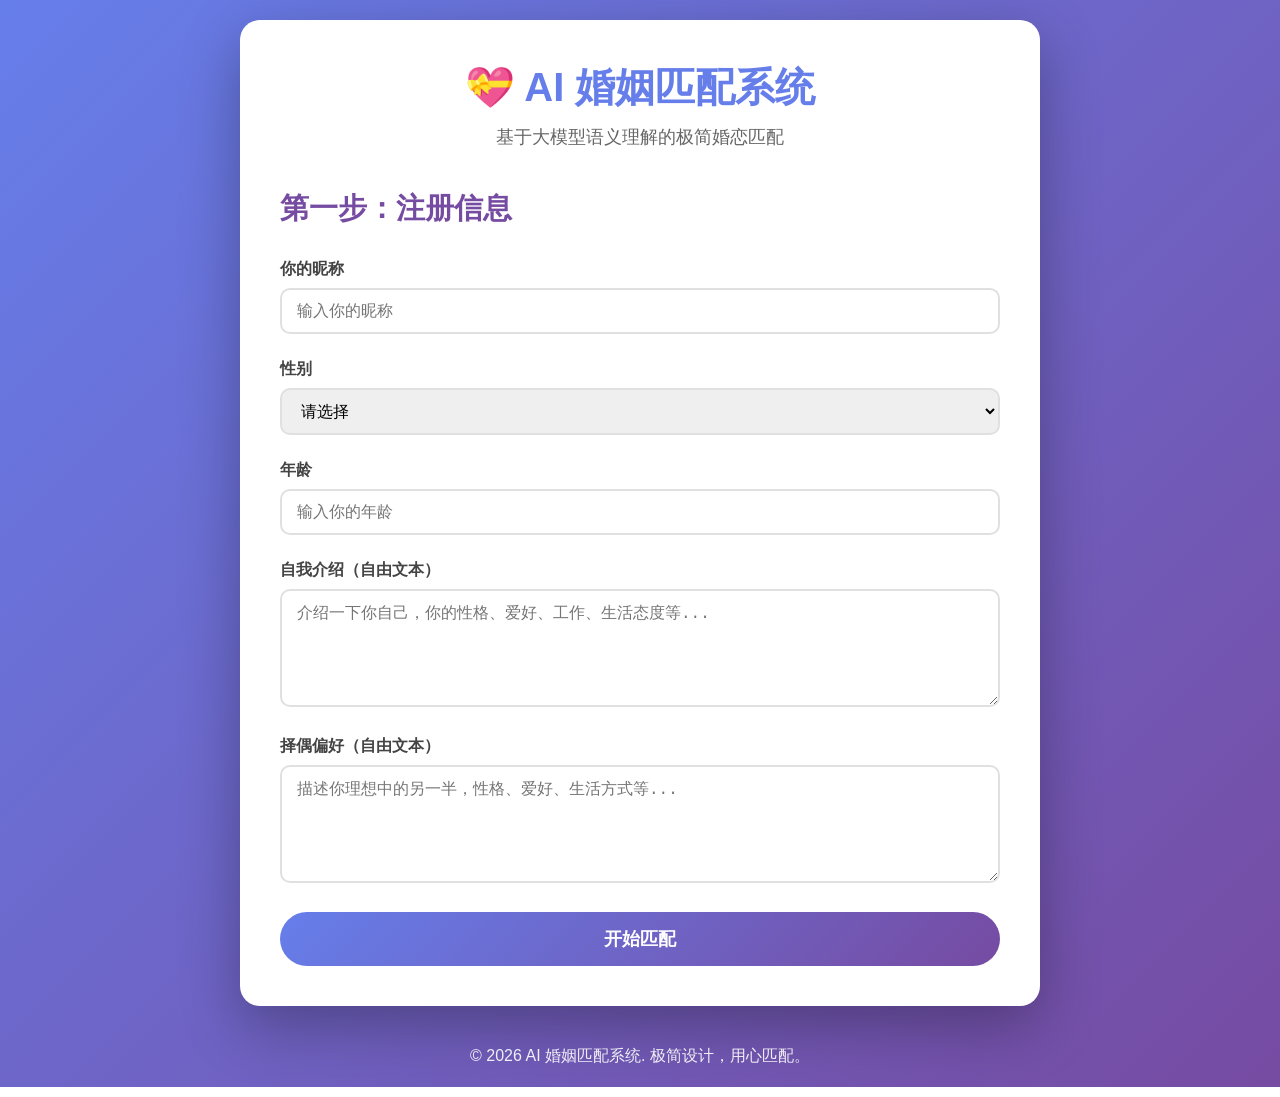
==== index.html @ 06caf7ce "feat: 添加AI婚姻匹配系统前端页面 - 创建注册页面，支持基本信息和自由文本输入 - 实现匹配结果展示页面 - 添加双向确认功能 - 使用模拟数据进行演示" ====
<!DOCTYPE html>
<html lang="zh-CN">
<head>
    <meta charset="UTF-8">
    <meta name="viewport" content="width=device-width, initial-scale=1.0">
    <title>AI婚姻匹配系统</title>
    <link rel="stylesheet" href="style.css">
</head>
<body>
    <div class="container">
        <header>
            <h1>💝 AI 婚姻匹配系统</h1>
            <p class="subtitle">基于大模型语义理解的极简婚恋匹配</p>
        </header>

        <section id="step1" class="step active">
            <h2>第一步：注册信息</h2>
            <form id="registerForm">
                <div class="form-group">
                    <label for="name">你的昵称</label>
                    <input type="text" id="name" name="name" required placeholder="输入你的昵称">
                </div>
                <div class="form-group">
                    <label for="gender">性别</label>
                    <select id="gender" name="gender" required>
                        <option value="">请选择</option>
                        <option value="male">男</option>
                        <option value="female">女</option>
                    </select>
                </div>
                <div class="form-group">
                    <label for="age">年龄</label>
                    <input type="number" id="age" name="age" required min="18" max="100" placeholder="输入你的年龄">
                </div>
                <div class="form-group">
                    <label for="intro">自我介绍（自由文本）</label>
                    <textarea id="intro" name="intro" required rows="5" placeholder="介绍一下你自己，你的性格、爱好、工作、生活态度等..."></textarea>
                </div>
                <div class="form-group">
                    <label for="preference">择偶偏好（自由文本）</label>
                    <textarea id="preference" name="preference" required rows="5" placeholder="描述你理想中的另一半，性格、爱好、生活方式等..."></textarea>
                </div>
                <button type="submit" class="btn-primary">开始匹配</button>
            </form>
        </section>

        <section id="step2" class="step">
            <h2>第二步：匹配结果</h2>
            <div id="matchResults" class="results-container"></div>
            <button id="backToRegister" class="btn-secondary">返回修改</button>
        </section>

        <section id="step3" class="step">
            <h2>第三步：双向确认</h2>
            <div id="confirmContent" class="confirm-container"></div>
            <button id="startOver" class="btn-primary">重新开始</button>
        </section>
    </div>

    <footer>
        <p>&copy; 2026 AI 婚姻匹配系统. 极简设计，用心匹配。</p>
    </footer>

    <script src="app.js"></script>
</body>
</html>
---- style.css ----
* {
    margin: 0;
    padding: 0;
    box-sizing: border-box;
}

body {
    font-family: -apple-system, BlinkMacSystemFont, 'Segoe UI', Roboto, 'Helvetica Neue', Arial, sans-serif;
    background: linear-gradient(135deg, #667eea 0%, #764ba2 100%);
    min-height: 100vh;
    padding: 20px;
    color: #333;
}

.container {
    max-width: 800px;
    margin: 0 auto;
    background: white;
    border-radius: 20px;
    box-shadow: 0 20px 60px rgba(0, 0, 0, 0.3);
    padding: 40px;
}

header {
    text-align: center;
    margin-bottom: 40px;
}

header h1 {
    font-size: 2.5em;
    color: #667eea;
    margin-bottom: 10px;
}

.subtitle {
    color: #666;
    font-size: 1.1em;
}

.step {
    display: none;
}

.step.active {
    display: block;
    animation: fadeIn 0.5s ease-in;
}

@keyframes fadeIn {
    from {
        opacity: 0;
        transform: translateY(20px);
    }
    to {
        opacity: 1;
        transform: translateY(0);
    }
}

h2 {
    color: #764ba2;
    margin-bottom: 30px;
    font-size: 1.8em;
}

.form-group {
    margin-bottom: 25px;
}

label {
    display: block;
    margin-bottom: 8px;
    font-weight: 600;
    color: #444;
}

input, select, textarea {
    width: 100%;
    padding: 12px 15px;
    border: 2px solid #e0e0e0;
    border-radius: 10px;
    font-size: 16px;
    transition: all 0.3s;
}

input:focus, select:focus, textarea:focus {
    outline: none;
    border-color: #667eea;
    box-shadow: 0 0 0 3px rgba(102, 126, 234, 0.1);
}

textarea {
    resize: vertical;
}

.btn-primary {
    background: linear-gradient(135deg, #667eea 0%, #764ba2 100%);
    color: white;
    border: none;
    padding: 15px 40px;
    font-size: 18px;
    font-weight: 600;
    border-radius: 50px;
    cursor: pointer;
    transition: all 0.3s;
    width: 100%;
}

.btn-primary:hover {
    transform: translateY(-2px);
    box-shadow: 0 10px 30px rgba(102, 126, 234, 0.4);
}

.btn-secondary {
    background: #f0f0f0;
    color: #666;
    border: none;
    padding: 12px 30px;
    font-size: 16px;
    border-radius: 50px;
    cursor: pointer;
    transition: all 0.3s;
    margin-top: 20px;
}

.btn-secondary:hover {
    background: #e0e0e0;
}

.results-container {
    display: flex;
    flex-direction: column;
    gap: 25px;
}

.match-card {
    background: linear-gradient(135deg, #f5f7fa 0%, #c3cfe2 100%);
    border-radius: 15px;
    padding: 25px;
    border-left: 5px solid #667eea;
}

.match-header {
    display: flex;
    justify-content: space-between;
    align-items: center;
    margin-bottom: 15px;
}

.match-name {
    font-size: 1.5em;
    font-weight: 700;
    color: #333;
}

.match-score {
    background: linear-gradient(135deg, #f093fb 0%, #f5576c 100%);
    color: white;
    padding: 8px 16px;
    border-radius: 20px;
    font-weight: 700;
}

.match-reason {
    color: #555;
    line-height: 1.6;
    margin-bottom: 20px;
}

.match-actions {
    display: flex;
    gap: 15px;
}

.btn-confirm {
    background: linear-gradient(135deg, #11998e 0%, #38ef7d 100%);
    color: white;
    border: none;
    padding: 12px 30px;
    border-radius: 50px;
    cursor: pointer;
    font-weight: 600;
    flex: 1;
}

.btn-confirm:hover {
    transform: translateY(-2px);
    box-shadow: 0 5px 20px rgba(17, 153, 142, 0.4);
}

.btn-pass {
    background: #e0e0e0;
    color: #666;
    border: none;
    padding: 12px 30px;
    border-radius: 50px;
    cursor: pointer;
    font-weight: 600;
    flex: 1;
}

.confirm-container {
    text-align: center;
    padding: 40px 20px;
}

.success-icon {
    font-size: 80px;
    margin-bottom: 20px;
}

.contact-info {
    background: #f0f0f0;
    padding: 20px;
    border-radius: 10px;
    margin-top: 20px;
    font-size: 1.2em;
}

footer {
    text-align: center;
    margin-top: 40px;
    color: white;
    opacity: 0.9;
}

@media (max-width: 600px) {
    .container {
        padding: 25px;
    }
    
    header h1 {
        font-size: 2em;
    }
}
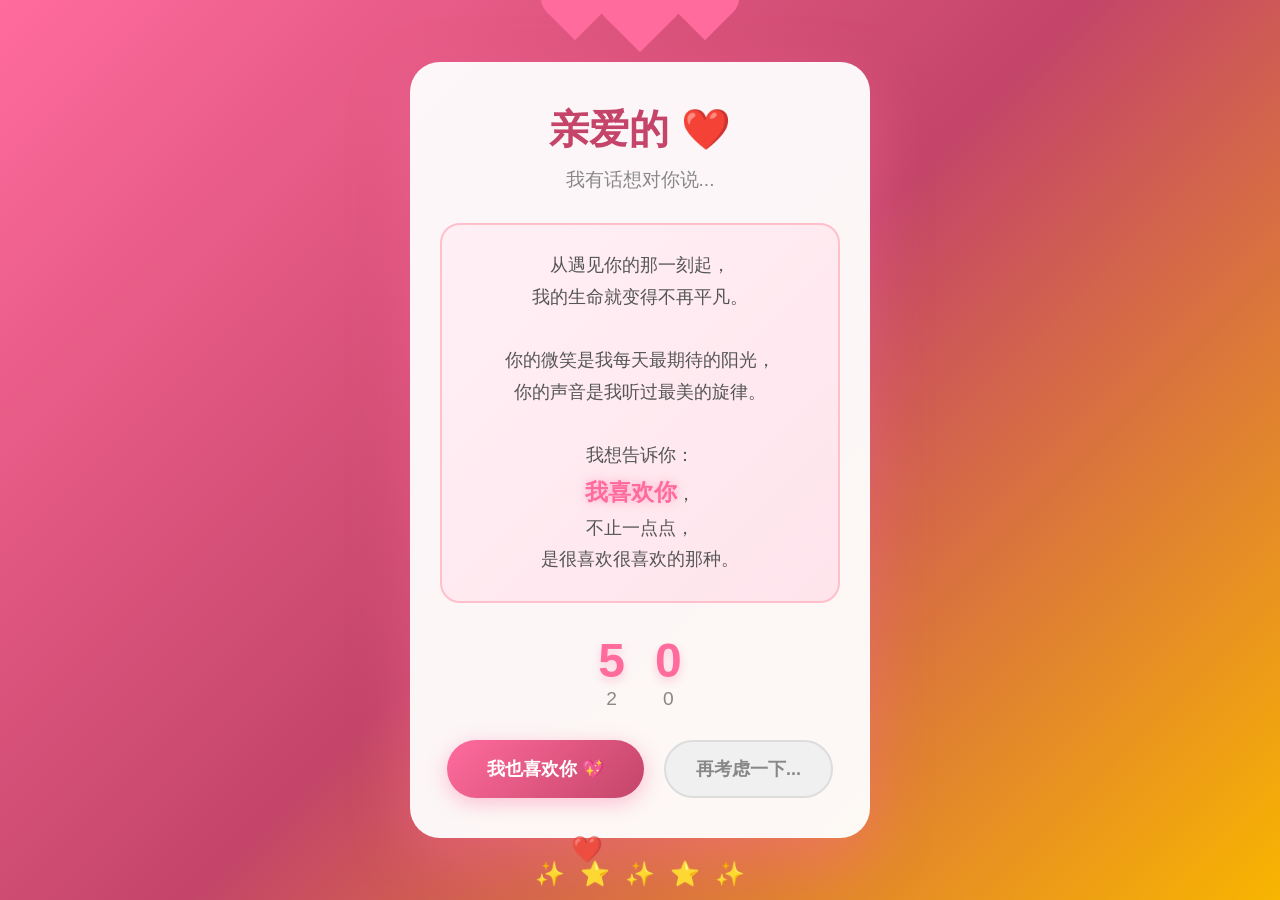
==== commit 47f58c0a: "feat: 打造浪漫520表白网站 - 更新页面设计为粉色浪漫主题 - 添加浮动爱心动画效果 - 实现点击交互功能（接受/拒绝） - 添加彩纸飘落特效 - 更新 README 文档" ====
--- a/index.html
+++ b/index.html
@@ -3,63 +3,63 @@
 <head>
     <meta charset="UTF-8">
     <meta name="viewport" content="width=device-width, initial-scale=1.0">
-    <title>AI婚姻匹配系统</title>
+    <title>💘 520 专属表白</title>
     <link rel="stylesheet" href="style.css">
 </head>
 <body>
     <div class="container">
-        <header>
-            <h1>💝 AI 婚姻匹配系统</h1>
-            <p class="subtitle">基于大模型语义理解的极简婚恋匹配</p>
-        </header>
+        <div class="heart-container">
+            <div class="heart"></div>
+            <div class="heart"></div>
+            <div class="heart"></div>
+        </div>
 
-        <section id="step1" class="step active">
-            <h2>第一步：注册信息</h2>
-            <form id="registerForm">
-                <div class="form-group">
-                    <label for="name">你的昵称</label>
-                    <input type="text" id="name" name="name" required placeholder="输入你的昵称">
+        <div class="card">
+            <h1 class="title">亲爱的 ❤️</h1>
+            <p class="subtitle">我有话想对你说...</p>
+            
+            <div class="message-box">
+                <p class="message">
+                    从遇见你的那一刻起，
+                    <br>我的生命就变得不再平凡。
+                    <br><br>
+                    你的微笑是我每天最期待的阳光，
+                    <br>你的声音是我听过最美的旋律。
+                    <br><br>
+                    我想告诉你：
+                    <br><span class="highlight">我喜欢你</span>，
+                    <br>不止一点点，
+                    <br>是很喜欢很喜欢的那种。
+                </p>
+            </div>
+
+            <div class="countdown">
+                <div class="countdown-item">
+                    <span class="countdown-num">5</span>
+                    <span class="countdown-text">2</span>
                 </div>
-                <div class="form-group">
-                    <label for="gender">性别</label>
-                    <select id="gender" name="gender" required>
-                        <option value="">请选择</option>
-                        <option value="male">男</option>
-                        <option value="female">女</option>
-                    </select>
+                <div class="countdown-item">
+                    <span class="countdown-num">0</span>
+                    <span class="countdown-text">0</span>
                 </div>
-                <div class="form-group">
-                    <label for="age">年龄</label>
-                    <input type="number" id="age" name="age" required min="18" max="100" placeholder="输入你的年龄">
-                </div>
-                <div class="form-group">
-                    <label for="intro">自我介绍（自由文本）</label>
-                    <textarea id="intro" name="intro" required rows="5" placeholder="介绍一下你自己，你的性格、爱好、工作、生活态度等..."></textarea>
-                </div>
-                <div class="form-group">
-                    <label for="preference">择偶偏好（自由文本）</label>
-                    <textarea id="preference" name="preference" required rows="5" placeholder="描述你理想中的另一半，性格、爱好、生活方式等..."></textarea>
-                </div>
-                <button type="submit" class="btn-primary">开始匹配</button>
-            </form>
-        </section>
+            </div>
 
-        <section id="step2" class="step">
-            <h2>第二步：匹配结果</h2>
-            <div id="matchResults" class="results-container"></div>
-            <button id="backToRegister" class="btn-secondary">返回修改</button>
-        </section>
+            <div class="buttons">
+                <button class="btn-yes" onclick="showLove()">我也喜欢你 💖</button>
+                <button class="btn-no" onclick="playGame()">再考虑一下...</button>
+            </div>
 
-        <section id="step3" class="step">
-            <h2>第三步：双向确认</h2>
-            <div id="confirmContent" class="confirm-container"></div>
-            <button id="startOver" class="btn-primary">重新开始</button>
-        </section>
+            <div class="confetti" id="confetti"></div>
+        </div>
+
+        <div class="stars">
+            <span class="star">✨</span>
+            <span class="star">⭐</span>
+            <span class="star">✨</span>
+            <span class="star">⭐</span>
+            <span class="star">✨</span>
+        </div>
     </div>
-
-    <footer>
-        <p>&copy; 2026 AI 婚姻匹配系统. 极简设计，用心匹配。</p>
-    </footer>
 
     <script src="app.js"></script>
 </body>
--- a/style.css
+++ b/style.css
@@ -5,231 +5,316 @@
 }
 
 body {
-    font-family: -apple-system, BlinkMacSystemFont, 'Segoe UI', Roboto, 'Helvetica Neue', Arial, sans-serif;
-    background: linear-gradient(135deg, #667eea 0%, #764ba2 100%);
+    font-family: 'PingFang SC', 'Microsoft YaHei', sans-serif;
+    background: linear-gradient(135deg, #ff6b9d 0%, #c44569 50%, #f8b500 100%);
     min-height: 100vh;
+    overflow: hidden;
+    display: flex;
+    justify-content: center;
+    align-items: center;
+}
+
+.container {
+    position: relative;
+    width: 100%;
+    max-width: 500px;
     padding: 20px;
-    color: #333;
-}
-
-.container {
-    max-width: 800px;
-    margin: 0 auto;
-    background: white;
+}
+
+.heart-container {
+    position: absolute;
+    top: -50px;
+    left: 50%;
+    transform: translateX(-50%);
+    display: flex;
+    gap: 20px;
+    z-index: 10;
+}
+
+.heart {
+    width: 40px;
+    height: 40px;
+    background: #ff6b9d;
+    position: relative;
+    transform: rotate(-45deg);
+    animation: float 2s ease-in-out infinite;
+}
+
+.heart::before,
+.heart::after {
+    content: '';
+    width: 40px;
+    height: 40px;
+    background: #ff6b9d;
+    border-radius: 50%;
+    position: absolute;
+}
+
+.heart::before {
+    top: -20px;
+    left: 0;
+}
+
+.heart::after {
+    left: 20px;
+    top: 0;
+}
+
+.heart:nth-child(2) {
+    animation-delay: 0.3s;
+    width: 50px;
+    height: 50px;
+}
+
+.heart:nth-child(2)::before,
+.heart:nth-child(2)::after {
+    width: 50px;
+    height: 50px;
+}
+
+.heart:nth-child(2)::before {
+    top: -25px;
+}
+
+.heart:nth-child(2)::after {
+    left: 25px;
+}
+
+.heart:nth-child(3) {
+    animation-delay: 0.6s;
+}
+
+@keyframes float {
+    0%, 100% {
+        transform: rotate(-45deg) translateY(0);
+    }
+    50% {
+        transform: rotate(-45deg) translateY(-15px);
+    }
+}
+
+.card {
+    background: rgba(255, 255, 255, 0.95);
+    border-radius: 30px;
+    padding: 40px 30px;
+    box-shadow: 0 20px 60px rgba(255, 107, 157, 0.4);
+    text-align: center;
+    position: relative;
+}
+
+.title {
+    font-size: 2.5em;
+    color: #c44569;
+    margin-bottom: 10px;
+    animation: pulse 1.5s ease-in-out infinite;
+}
+
+.subtitle {
+    font-size: 1.2em;
+    color: #888;
+    margin-bottom: 30px;
+}
+
+.message-box {
+    background: linear-gradient(135deg, #fff0f5 0%, #ffe4ec 100%);
     border-radius: 20px;
-    box-shadow: 0 20px 60px rgba(0, 0, 0, 0.3);
-    padding: 40px;
-}
-
-header {
+    padding: 25px;
+    margin-bottom: 30px;
+    border: 2px solid #ffc0cb;
+}
+
+.message {
+    font-size: 1.1em;
+    line-height: 1.8;
+    color: #555;
+}
+
+.highlight {
+    color: #ff6b9d;
+    font-size: 1.3em;
+    font-weight: bold;
+    text-shadow: 0 0 10px rgba(255, 107, 157, 0.5);
+}
+
+.countdown {
+    display: flex;
+    justify-content: center;
+    gap: 30px;
+    margin-bottom: 30px;
+}
+
+.countdown-item {
     text-align: center;
-    margin-bottom: 40px;
-}
-
-header h1 {
-    font-size: 2.5em;
-    color: #667eea;
-    margin-bottom: 10px;
-}
-
-.subtitle {
-    color: #666;
-    font-size: 1.1em;
-}
-
-.step {
-    display: none;
-}
-
-.step.active {
+}
+
+.countdown-num {
     display: block;
-    animation: fadeIn 0.5s ease-in;
-}
-
-@keyframes fadeIn {
-    from {
-        opacity: 0;
-        transform: translateY(20px);
-    }
-    to {
-        opacity: 1;
-        transform: translateY(0);
-    }
-}
-
-h2 {
-    color: #764ba2;
-    margin-bottom: 30px;
-    font-size: 1.8em;
-}
-
-.form-group {
-    margin-bottom: 25px;
-}
-
-label {
-    display: block;
-    margin-bottom: 8px;
-    font-weight: 600;
-    color: #444;
-}
-
-input, select, textarea {
-    width: 100%;
-    padding: 12px 15px;
-    border: 2px solid #e0e0e0;
-    border-radius: 10px;
-    font-size: 16px;
-    transition: all 0.3s;
-}
-
-input:focus, select:focus, textarea:focus {
-    outline: none;
-    border-color: #667eea;
-    box-shadow: 0 0 0 3px rgba(102, 126, 234, 0.1);
-}
-
-textarea {
-    resize: vertical;
-}
-
-.btn-primary {
-    background: linear-gradient(135deg, #667eea 0%, #764ba2 100%);
+    font-size: 3em;
+    font-weight: bold;
+    color: #ff6b9d;
+    text-shadow: 0 4px 8px rgba(255, 107, 157, 0.3);
+}
+
+.countdown-text {
+    font-size: 1.2em;
+    color: #888;
+}
+
+.buttons {
+    display: flex;
+    gap: 20px;
+    justify-content: center;
+}
+
+.btn-yes {
+    background: linear-gradient(135deg, #ff6b9d 0%, #c44569 100%);
     color: white;
     border: none;
     padding: 15px 40px;
     font-size: 18px;
-    font-weight: 600;
+    font-weight: bold;
     border-radius: 50px;
     cursor: pointer;
     transition: all 0.3s;
-    width: 100%;
-}
-
-.btn-primary:hover {
-    transform: translateY(-2px);
-    box-shadow: 0 10px 30px rgba(102, 126, 234, 0.4);
-}
-
-.btn-secondary {
+    box-shadow: 0 5px 20px rgba(255, 107, 157, 0.4);
+}
+
+.btn-yes:hover {
+    transform: translateY(-3px);
+    box-shadow: 0 10px 30px rgba(255, 107, 157, 0.5);
+}
+
+.btn-no {
     background: #f0f0f0;
-    color: #666;
-    border: none;
-    padding: 12px 30px;
-    font-size: 16px;
+    color: #888;
+    border: 2px solid #ddd;
+    padding: 15px 30px;
+    font-size: 18px;
+    font-weight: bold;
     border-radius: 50px;
     cursor: pointer;
     transition: all 0.3s;
-    margin-top: 20px;
-}
-
-.btn-secondary:hover {
-    background: #e0e0e0;
-}
-
-.results-container {
-    display: flex;
-    flex-direction: column;
-    gap: 25px;
-}
-
-.match-card {
-    background: linear-gradient(135deg, #f5f7fa 0%, #c3cfe2 100%);
-    border-radius: 15px;
-    padding: 25px;
-    border-left: 5px solid #667eea;
-}
-
-.match-header {
-    display: flex;
-    justify-content: space-between;
-    align-items: center;
-    margin-bottom: 15px;
-}
-
-.match-name {
-    font-size: 1.5em;
-    font-weight: 700;
-    color: #333;
-}
-
-.match-score {
-    background: linear-gradient(135deg, #f093fb 0%, #f5576c 100%);
-    color: white;
-    padding: 8px 16px;
-    border-radius: 20px;
-    font-weight: 700;
-}
-
-.match-reason {
-    color: #555;
-    line-height: 1.6;
+}
+
+.btn-no:hover {
+    background: #e8e8e8;
+    transform: translateY(-3px);
+}
+
+.stars {
+    position: absolute;
+    bottom: -30px;
+    left: 50%;
+    transform: translateX(-50%);
+    display: flex;
+    gap: 15px;
+    font-size: 24px;
+    animation: twinkle 2s ease-in-out infinite;
+}
+
+.star {
+    animation: twinkle 2s ease-in-out infinite;
+}
+
+.star:nth-child(2) { animation-delay: 0.2s; }
+.star:nth-child(3) { animation-delay: 0.4s; }
+.star:nth-child(4) { animation-delay: 0.6s; }
+.star:nth-child(5) { animation-delay: 0.8s; }
+
+@keyframes twinkle {
+    0%, 100% { opacity: 0.5; }
+    50% { opacity: 1; }
+}
+
+@keyframes pulse {
+    0%, 100% { transform: scale(1); }
+    50% { transform: scale(1.05); }
+}
+
+.confetti {
+    position: absolute;
+    top: 0;
+    left: 0;
+    width: 100%;
+    height: 100%;
+    pointer-events: none;
+    overflow: hidden;
+}
+
+.confetti-piece {
+    position: absolute;
+    width: 10px;
+    height: 10px;
+    background: #ff6b9d;
+    animation: confetti-fall 3s linear infinite;
+}
+
+@keyframes confetti-fall {
+    0% {
+        transform: translateY(-10px) rotate(0deg);
+        opacity: 1;
+    }
+    100% {
+        transform: translateY(400px) rotate(720deg);
+        opacity: 0;
+    }
+}
+
+.love-message {
+    position: fixed;
+    top: 50%;
+    left: 50%;
+    transform: translate(-50%, -50%) scale(0);
+    background: rgba(255, 255, 255, 0.98);
+    border-radius: 30px;
+    padding: 50px 40px;
+    text-align: center;
+    box-shadow: 0 20px 80px rgba(255, 107, 157, 0.5);
+    z-index: 100;
+    animation: pop-in 0.5s ease-out forwards;
+}
+
+.love-message h2 {
+    font-size: 2.5em;
+    color: #c44569;
     margin-bottom: 20px;
 }
 
-.match-actions {
-    display: flex;
-    gap: 15px;
-}
-
-.btn-confirm {
-    background: linear-gradient(135deg, #11998e 0%, #38ef7d 100%);
-    color: white;
-    border: none;
-    padding: 12px 30px;
-    border-radius: 50px;
-    cursor: pointer;
-    font-weight: 600;
-    flex: 1;
-}
-
-.btn-confirm:hover {
-    transform: translateY(-2px);
-    box-shadow: 0 5px 20px rgba(17, 153, 142, 0.4);
-}
-
-.btn-pass {
-    background: #e0e0e0;
+.love-message p {
+    font-size: 1.3em;
     color: #666;
-    border: none;
-    padding: 12px 30px;
-    border-radius: 50px;
-    cursor: pointer;
-    font-weight: 600;
-    flex: 1;
-}
-
-.confirm-container {
-    text-align: center;
-    padding: 40px 20px;
-}
-
-.success-icon {
-    font-size: 80px;
-    margin-bottom: 20px;
-}
-
-.contact-info {
-    background: #f0f0f0;
-    padding: 20px;
-    border-radius: 10px;
-    margin-top: 20px;
-    font-size: 1.2em;
-}
-
-footer {
-    text-align: center;
-    margin-top: 40px;
-    color: white;
-    opacity: 0.9;
+    line-height: 1.8;
+}
+
+@keyframes pop-in {
+    0% {
+        transform: translate(-50%, -50%) scale(0);
+        opacity: 0;
+    }
+    50% {
+        transform: translate(-50%, -50%) scale(1.1);
+    }
+    100% {
+        transform: translate(-50%, -50%) scale(1);
+        opacity: 1;
+    }
 }
 
 @media (max-width: 600px) {
-    .container {
-        padding: 25px;
+    .card {
+        padding: 30px 20px;
     }
     
-    header h1 {
+    .title {
         font-size: 2em;
     }
+    
+    .buttons {
+        flex-direction: column;
+        gap: 15px;
+    }
+    
+    .btn-yes, .btn-no {
+        width: 100%;
+    }
 }
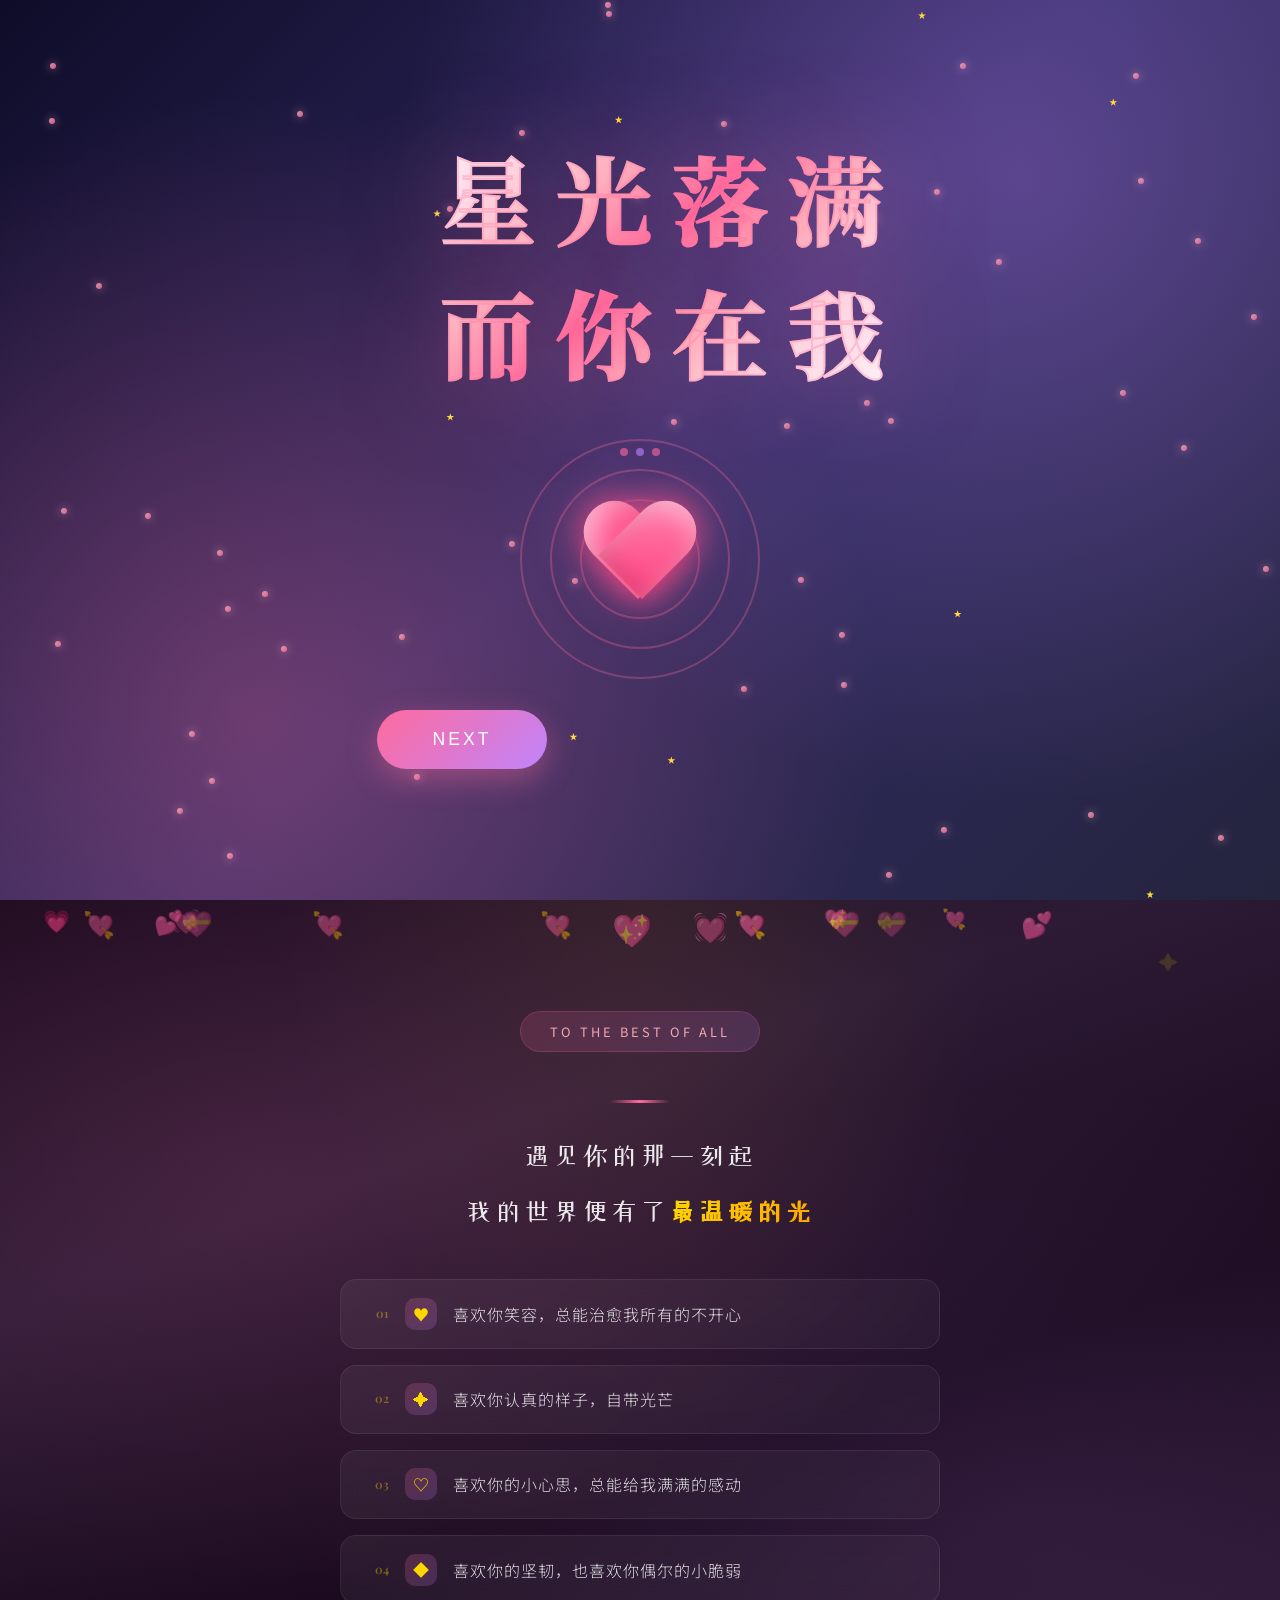
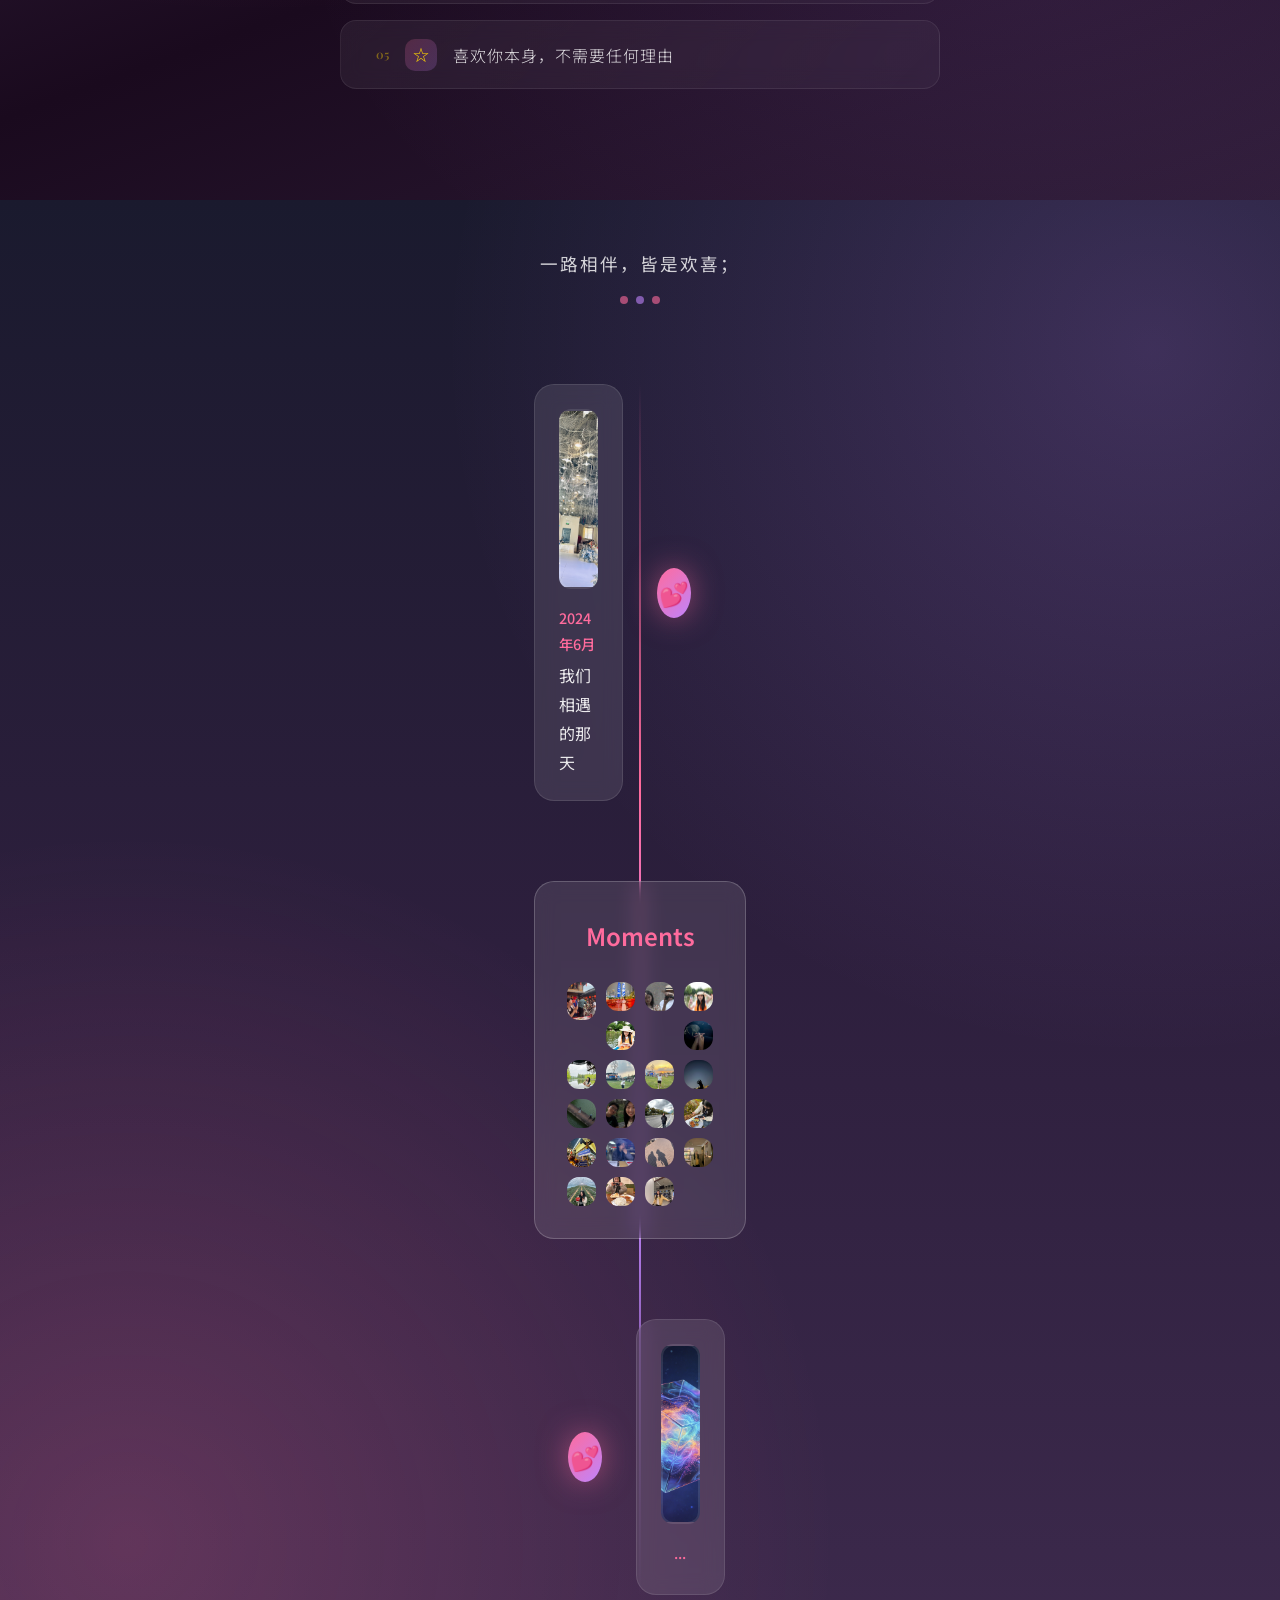
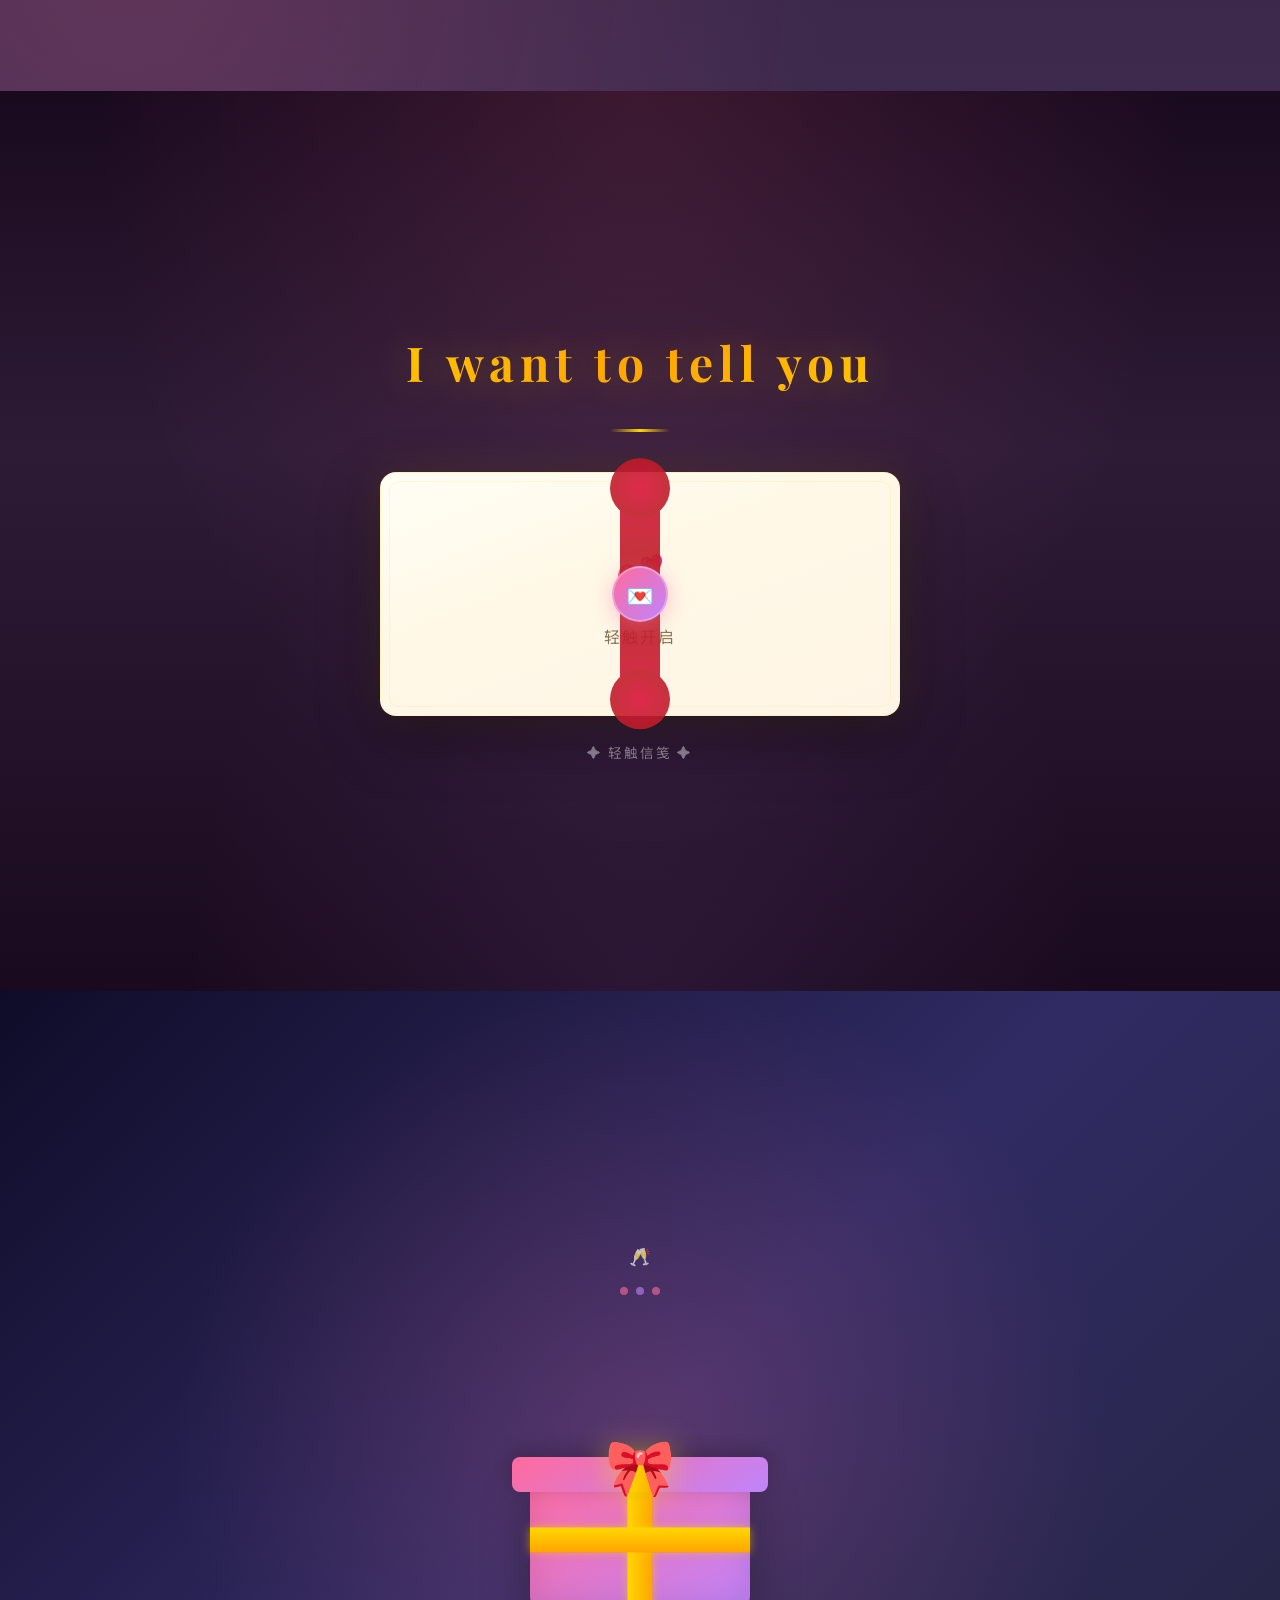
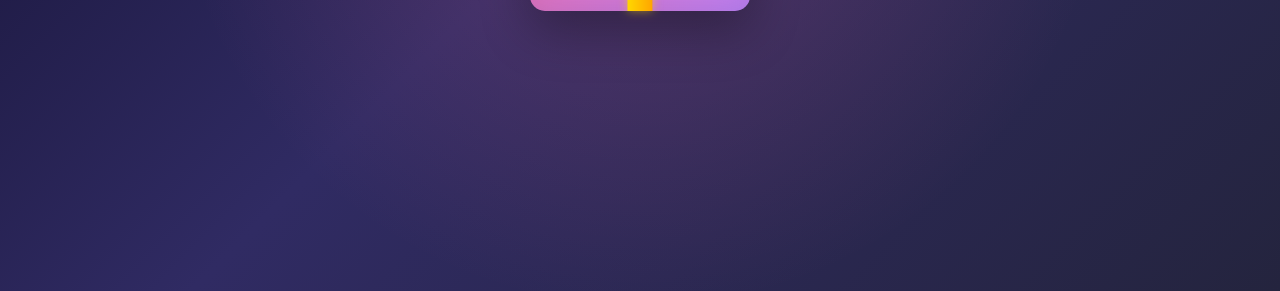
==== commit cba18c07: "feat: 520表白页全面优化 - 重新设计信笺卡片页，深色背景+羊皮纸质感+丝带火漆交互 - 重新设计心动瞬间页，列表式优雅排版 - 图片墙支持22张本地图片动态加载 - 礼盒交互：点击打开撒星辰" ====
--- a/index.html
+++ b/index.html
@@ -2,65 +2,1957 @@
 <html lang="zh-CN">
 <head>
     <meta charset="UTF-8">
-    <meta name="viewport" content="width=device-width, initial-scale=1.0">
-    <title>💘 520 专属表白</title>
-    <link rel="stylesheet" href="style.css">
+    <meta name="viewport" content="width=device-width, initial-scale=1.0, maximum-scale=1.0, user-scalable=no">
+    <title>❤️ 遇见你</title>
+    <link rel="preconnect" href="https://fonts.googleapis.com">
+    <link rel="preconnect" href="https://fonts.gstatic.com" crossorigin>
+    <link href="https://fonts.googleapis.com/css2?family=Ma+Shan+Zheng&family=Noto+Sans+SC:wght@300;400;500;700&family=ZCOOL+XiaoWei&family=Noto+Serif+SC:wght@400;500;600;700&family=Playfair+Display:wght@400;500;600;700;800;900&display=swap" rel="stylesheet">
+    <style>
+        :root {
+            --primary: #FF6B9D;
+            --secondary: #C084FC;
+            --accent: #FFD93D;
+            --bg: #FFF5F7;
+            --text: #2D2D2D;
+            --text-light: #666666;
+            --white: #FFFFFF;
+            --shadow: 0 10px 40px rgba(255, 107, 157, 0.15);
+            --shadow-lg: 0 20px 60px rgba(0, 0, 0, 0.15);
+        }
+
+        * {
+            margin: 0;
+            padding: 0;
+            box-sizing: border-box;
+        }
+
+        html {
+            scroll-behavior: smooth;
+            scroll-snap-type: y mandatory;
+            overflow-y: scroll;
+        }
+
+        body {
+            font-family: 'Noto Sans SC', -apple-system, BlinkMacSystemFont, sans-serif;
+            background: var(--bg);
+            color: var(--text);
+            overflow-x: hidden;
+            line-height: 1.8;
+        }
+
+        .section {
+            min-height: 100vh;
+            width: 100%;
+            display: flex;
+            flex-direction: column;
+            align-items: center;
+            justify-content: center;
+            padding: 3rem 2rem;
+            scroll-snap-align: start;
+            position: relative;
+            overflow: hidden;
+        }
+
+        .section-inner {
+            max-width: 800px;
+            width: 100%;
+            text-align: center;
+        }
+
+        /* ========== 通用装饰元素 ========== */
+        .decoration-line {
+            width: 60px;
+            height: 3px;
+            background: linear-gradient(90deg, transparent, var(--primary), transparent);
+            margin: 1.5rem auto;
+        }
+
+        .decoration-dots {
+            display: flex;
+            justify-content: center;
+            gap: 8px;
+            margin: 1rem 0;
+        }
+
+        .decoration-dots span {
+            width: 8px;
+            height: 8px;
+            border-radius: 50%;
+            background: var(--primary);
+            opacity: 0.6;
+        }
+
+        .decoration-dots span:nth-child(2) {
+            background: var(--secondary);
+        }
+
+        .glass-card {
+            background: rgba(255, 255, 255, 0.95);
+            backdrop-filter: blur(20px);
+            border-radius: 24px;
+            padding: 2.5rem;
+            box-shadow: var(--shadow);
+            border: 1px solid rgba(255, 255, 255, 0.8);
+        }
+
+        /* ========== 第一层：时光之门 ========== */
+        .section-gate {
+            background: linear-gradient(135deg, #0f0c29 0%, #302b63 50%, #24243e 100%);
+            color: white;
+            position: relative;
+        }
+
+        .section-gate::before {
+            content: '';
+            position: absolute;
+            top: 0;
+            left: 0;
+            right: 0;
+            bottom: 0;
+            background:
+                radial-gradient(circle at 20% 80%, rgba(255, 107, 157, 0.3) 0%, transparent 50%),
+                radial-gradient(circle at 80% 20%, rgba(192, 132, 252, 0.3) 0%, transparent 50%);
+            pointer-events: none;
+        }
+
+        .gate-main {
+            position: relative;
+            z-index: 2;
+        }
+
+        .gate-badge {
+            display: inline-block;
+            padding: 0.5rem 1.5rem;
+            background: linear-gradient(135deg, rgba(255, 107, 157, 0.3), rgba(192, 132, 252, 0.3));
+            border: 1px solid rgba(255, 255, 255, 0.3);
+            border-radius: 50px;
+            font-size: 0.9rem;
+            letter-spacing: 2px;
+            margin-bottom: 2rem;
+            backdrop-filter: blur(10px);
+        }
+
+        .gate-title {
+            font-family: 'Playfair Display', 'Noto Serif SC', 'ZCOOL XiaoWei', serif;
+            font-size: 6rem;
+            font-weight: 800;
+            letter-spacing: 20px;
+            margin-bottom: 2rem;
+            background: linear-gradient(135deg, #fff 0%, #FFE4EC 20%, #FFB6C1 35%, #FF6B9D 50%, #FFB6C1 65%, #FFE4EC 80%, #fff 100%);
+            -webkit-background-clip: text;
+            -webkit-text-fill-color: transparent;
+            background-clip: text;
+            text-shadow: 0 0 100px rgba(255, 107, 157, 0.5);
+            animation: titleGlow 4s ease-in-out infinite;
+            text-stroke: 2px rgba(255, 107, 157, 0.3);
+            -webkit-text-stroke: 2px rgba(255, 107, 157, 0.3);
+            padding-left: 1ch;
+            line-height: 1.4;
+            text-align: left;
+            display: inline-block;
+        }
+
+        @keyframes titleGlow {
+            0%, 100% { 
+                filter: drop-shadow(0 0 40px rgba(255, 107, 157, 0.4)) drop-shadow(0 0 80px rgba(255, 107, 157, 0.2)); 
+            }
+            50% { 
+                filter: drop-shadow(0 0 60px rgba(255, 107, 157, 0.7)) drop-shadow(0 0 120px rgba(255, 107, 157, 0.4)); 
+            }
+        }
+
+        .gate-heart-container {
+            position: relative;
+            margin: 3rem 0;
+        }
+
+        .gate-heart {
+            cursor: pointer;
+            transition: all 0.3s;
+            position: relative;
+            width: 120px;
+            height: 110px;
+            margin: 3rem auto;
+            animation: heartbeat 1.2s ease-in-out infinite;
+            filter: drop-shadow(0 0 20px rgba(255, 107, 157, 0.5));
+        }
+
+        .gate-heart::before,
+        .gate-heart::after {
+            content: '';
+            position: absolute;
+            top: 0;
+            width: 62px;
+            height: 95px;
+            border-radius: 62px 62px 0 0;
+            background: linear-gradient(135deg, #FF9EC4 0%, #FF6B9D 40%, #FF4081 100%);
+            box-shadow: 
+                0 0 30px rgba(255, 64, 129, 0.6),
+                inset 0 -10px 20px rgba(0, 0, 0, 0.1),
+                inset 0 10px 20px rgba(255, 255, 255, 0.3);
+        }
+
+        .gate-heart::before {
+            left: 58px;
+            transform: rotate(-45deg);
+            transform-origin: 0 100%;
+        }
+
+        .gate-heart::after {
+            left: 0;
+            transform: rotate(45deg);
+            transform-origin: 100% 100%;
+        }
+
+        .gate-heart:hover {
+            transform: scale(1.25);
+            filter: drop-shadow(0 0 40px rgba(255, 107, 157, 0.8));
+        }
+
+        .gate-heart:hover::before,
+        .gate-heart:hover::after {
+            box-shadow: 
+                0 0 50px rgba(255, 64, 129, 0.9),
+                inset 0 -10px 20px rgba(0, 0, 0, 0.1),
+                inset 0 10px 20px rgba(255, 255, 255, 0.4);
+        }
+
+        .gate-heart.clicked::before,
+        .gate-heart.clicked::after {
+            background: linear-gradient(135deg, #FF6B9D 0%, #FF1493 50%, #C71585 100%);
+            box-shadow: 
+                0 0 80px rgba(255, 64, 129, 1),
+                inset 0 -10px 20px rgba(0, 0, 0, 0.2),
+                inset 0 10px 20px rgba(255, 255, 255, 0.5);
+        }
+
+        .gate-heart.clicked {
+            animation: none;
+            transform: scale(1.4);
+        }
+
+        @keyframes heartbeat {
+            0%, 100% { transform: scale(1); }
+            15% { transform: scale(1.18); }
+            30% { transform: scale(1); }
+            45% { transform: scale(1.12); }
+            60% { transform: scale(1); }
+        }
+
+        .gate-rings {
+            position: absolute;
+            top: 50%;
+            left: 50%;
+            transform: translate(-50%, -50%);
+            pointer-events: none;
+        }
+
+        .gate-ring {
+            position: absolute;
+            border: 2px solid rgba(255, 107, 157, 0.3);
+            border-radius: 50%;
+            top: 50%;
+            left: 50%;
+            transform: translate(-50%, -50%);
+            animation: ringPulse 3s ease-out infinite;
+        }
+
+        .gate-ring:nth-child(1) {
+            width: 120px;
+            height: 120px;
+            animation-delay: 0s;
+        }
+
+        .gate-ring:nth-child(2) {
+            width: 180px;
+            height: 180px;
+            animation-delay: 1s;
+        }
+
+        .gate-ring:nth-child(3) {
+            width: 240px;
+            height: 240px;
+            animation-delay: 2s;
+        }
+
+        @keyframes ringPulse {
+            0% { opacity: 0.8; transform: translate(-50%, -50%) scale(0.8); }
+            100% { opacity: 0; transform: translate(-50%, -50%) scale(1.5); }
+        }
+
+        .gate-hint {
+            font-size: 1rem;
+            opacity: 0.7;
+            margin-top: 2rem;
+            letter-spacing: 2px;
+        }
+
+        .gate-cta {
+            margin-top: 3rem;
+            padding: 1.2rem 3.5rem;
+            font-size: 1.1rem;
+            background: linear-gradient(135deg, var(--primary), var(--secondary));
+            border: none;
+            color: white;
+            border-radius: 50px;
+            cursor: pointer;
+            transition: all 0.3s;
+            letter-spacing: 3px;
+            box-shadow: 0 10px 30px rgba(255, 107, 157, 0.4);
+        }
+
+        .gate-cta:hover {
+            transform: translateY(-3px);
+            box-shadow: 0 15px 40px rgba(255, 107, 157, 0.5);
+        }
+
+        .particles {
+            position: absolute;
+            width: 100%;
+            height: 100%;
+            top: 0;
+            left: 0;
+            pointer-events: none;
+            overflow: hidden;
+        }
+
+        .particle {
+            position: absolute;
+            width: 6px;
+            height: 6px;
+            background: linear-gradient(135deg, #FFB6C1, #FF6B9D);
+            border-radius: 50%;
+            opacity: 0.8;
+            box-shadow: 0 0 10px rgba(255, 182, 193, 0.8);
+        }
+
+        @keyframes float {
+            0%, 100% { 
+                transform: translateY(0) translateX(0); 
+                opacity: 0.8;
+            }
+            25% { 
+                transform: translateY(-20px) translateX(10px); 
+                opacity: 1;
+            }
+            50% { 
+                transform: translateY(-10px) translateX(-5px); 
+                opacity: 0.6;
+            }
+            75% { 
+                transform: translateY(-30px) translateX(5px); 
+                opacity: 0.9;
+            }
+        }
+
+        .sparkle {
+            position: absolute;
+            width: 8px;
+            height: 8px;
+            background: var(--accent);
+            clip-path: polygon(50% 0%, 61% 35%, 98% 35%, 68% 57%, 79% 91%, 50% 70%, 21% 91%, 32% 57%, 2% 35%, 39% 35%);
+            animation: sparkle 2s ease-in-out infinite;
+        }
+
+        @keyframes sparkle {
+            0%, 100% { opacity: 0; transform: scale(0) rotate(0deg); }
+            50% { opacity: 1; transform: scale(1) rotate(180deg); }
+        }
+
+        /* 漂浮心形背景 */
+        .floating-hearts {
+            position: absolute;
+            width: 100%;
+            height: 100%;
+            top: 0;
+            left: 0;
+            pointer-events: none;
+            overflow: hidden;
+            z-index: 1;
+        }
+
+        .floating-heart {
+            position: absolute;
+            font-size: 1.5rem;
+            opacity: 0.4;
+            animation: floatHeart 8s ease-in-out infinite;
+        }
+
+        @keyframes floatHeart {
+            0% { 
+                transform: translateY(100vh) rotate(0deg); 
+                opacity: 0;
+            }
+            10% { 
+                opacity: 0.6;
+            }
+            50% { 
+                opacity: 0.4;
+            }
+            90% { 
+                opacity: 0.6;
+            }
+            100% { 
+                transform: translateY(-10vh) rotate(360deg); 
+                opacity: 0;
+            }
+        }
+
+        /* ========== 第二层：心动瞬间 ========== */
+        .section-love {
+            background: linear-gradient(160deg, #1a0a1e 0%, #2d1b36 30%, #1a0a1e 60%, #2d1b36 100%);
+            position: relative;
+            overflow: hidden;
+        }
+
+        .section-love::before {
+            content: '';
+            position: absolute;
+            inset: 0;
+            background: 
+                radial-gradient(ellipse at 20% 30%, rgba(255, 107, 157, 0.12) 0%, transparent 50%),
+                radial-gradient(ellipse at 80% 70%, rgba(192, 132, 252, 0.1) 0%, transparent 50%),
+                radial-gradient(ellipse at 50% 0%, rgba(255, 215, 0, 0.06) 0%, transparent 40%);
+            pointer-events: none;
+        }
+
+        .section-love::after {
+            content: '✦';
+            position: absolute;
+            top: 5%;
+            right: 8%;
+            font-size: 1.2rem;
+            color: rgba(255, 215, 0, 0.15);
+            animation: twinkle 3s ease-in-out infinite;
+        }
+
+        @keyframes twinkle {
+            0%, 100% { opacity: 0.15; transform: scale(1); }
+            50% { opacity: 0.5; transform: scale(1.3); }
+        }
+
+        .love-header {
+            text-align: center;
+            margin-bottom: 2.5rem;
+            position: relative;
+        }
+
+        .love-badge {
+            display: inline-flex;
+            align-items: center;
+            gap: 8px;
+            padding: 0.5rem 1.8rem;
+            background: linear-gradient(135deg, rgba(255, 107, 157, 0.15), rgba(192, 132, 252, 0.15));
+            border-radius: 50px;
+            font-size: 0.8rem;
+            color: rgba(255, 182, 193, 0.9);
+            margin-bottom: 1.5rem;
+            border: 1px solid rgba(255, 107, 157, 0.2);
+            letter-spacing: 3px;
+            text-transform: uppercase;
+            backdrop-filter: blur(10px);
+        }
+
+        .love-quote {
+            font-size: 1.6rem;
+            color: rgba(255, 255, 255, 0.9);
+            max-width: 600px;
+            margin: 0 auto;
+            line-height: 2.2;
+            font-weight: 300;
+            font-family: 'ZCOOL XiaoWei', 'Noto Serif SC', serif;
+            letter-spacing: 3px;
+        }
+
+        .love-quote span {
+            background: linear-gradient(135deg, #FFD700, #FFA500);
+            -webkit-background-clip: text;
+            -webkit-text-fill-color: transparent;
+            background-clip: text;
+            font-weight: 600;
+        }
+
+        .love-items {
+            max-width: 600px;
+            margin: 0 auto;
+            display: flex;
+            flex-direction: column;
+            gap: 1rem;
+        }
+
+        .love-item {
+            background: linear-gradient(135deg, rgba(255, 255, 255, 0.06), rgba(255, 255, 255, 0.03));
+            border-radius: 16px;
+            padding: 1.1rem 1.5rem;
+            display: flex;
+            align-items: center;
+            gap: 1rem;
+            border: 1px solid rgba(255, 255, 255, 0.08);
+            backdrop-filter: blur(10px);
+            transition: all 0.4s cubic-bezier(0.4, 0, 0.2, 1);
+            cursor: default;
+        }
+
+        .love-item:hover {
+            background: linear-gradient(135deg, rgba(255, 107, 157, 0.12), rgba(192, 132, 252, 0.08));
+            border-color: rgba(255, 107, 157, 0.25);
+            transform: translateX(8px);
+            box-shadow: 0 8px 30px rgba(255, 107, 157, 0.1);
+        }
+
+        .love-item .item-icon {
+            flex-shrink: 0;
+            width: 32px;
+            height: 32px;
+            display: flex;
+            align-items: center;
+            justify-content: center;
+            font-size: 1rem;
+            background: linear-gradient(135deg, rgba(255, 107, 157, 0.2), rgba(192, 132, 252, 0.2));
+            border-radius: 10px;
+            color: #FFD700;
+        }
+
+        .love-item .item-text {
+            font-size: 1rem;
+            color: rgba(255, 255, 255, 0.85);
+            line-height: 1.5;
+            font-weight: 300;
+            letter-spacing: 1px;
+        }
+
+        .love-item .item-number {
+            flex-shrink: 0;
+            width: 24px;
+            text-align: right;
+            font-size: 0.75rem;
+            color: rgba(255, 215, 0, 0.4);
+            font-family: 'Playfair Display', serif;
+            font-weight: 600;
+        }
+
+        /* ========== 第三层：我们的故事 ========== */
+        .section-story {
+            background: linear-gradient(180deg, #1a1a2e 0%, #2d1f3d 50%, #3d2a4d 100%);
+            color: white;
+            position: relative;
+        }
+
+        .section-story::before {
+            content: '';
+            position: absolute;
+            top: 0;
+            left: 0;
+            right: 0;
+            bottom: 0;
+            background:
+                radial-gradient(circle at 10% 90%, rgba(255, 107, 157, 0.2) 0%, transparent 40%),
+                radial-gradient(circle at 90% 10%, rgba(192, 132, 252, 0.2) 0%, transparent 40%);
+            pointer-events: none;
+        }
+
+        .story-header {
+            text-align: center;
+            margin-bottom: 4rem;
+            position: relative;
+            z-index: 1;
+        }
+
+        .story-badge {
+            display: inline-block;
+            padding: 0.5rem 1.5rem;
+            background: rgba(255, 107, 157, 0.2);
+            border: 1px solid rgba(255, 107, 157, 0.4);
+            border-radius: 50px;
+            font-size: 0.85rem;
+            margin-bottom: 1.5rem;
+        }
+
+        .story-title {
+            font-family: 'ZCOOL XiaoWei', serif;
+            font-size: 3rem;
+            letter-spacing: 6px;
+            margin-bottom: 1rem;
+        }
+
+        .story-subtitle {
+            font-size: 1.1rem;
+            opacity: 0.8;
+            letter-spacing: 2px;
+        }
+
+        .timeline-container {
+            position: relative;
+            z-index: 1;
+            max-width: 900px;
+            margin: 0 auto;
+        }
+
+        .timeline {
+            position: relative;
+        }
+
+        .timeline::before {
+            content: '';
+            position: absolute;
+            left: 50%;
+            transform: translateX(-50%);
+            width: 2px;
+            height: 100%;
+            background: linear-gradient(to bottom, transparent, var(--primary), var(--secondary), transparent);
+        }
+
+        .timeline-item {
+            display: flex;
+            align-items: center;
+            margin-bottom: 3rem;
+            position: relative;
+        }
+
+        .timeline-item:nth-child(odd) {
+            flex-direction: row;
+        }
+
+        .timeline-item:nth-child(even) {
+            flex-direction: row-reverse;
+        }
+
+        .timeline-content {
+            width: 42%;
+            background: rgba(255, 255, 255, 0.1);
+            backdrop-filter: blur(10px);
+            border-radius: 20px;
+            padding: 1.5rem;
+            border: 1px solid rgba(255, 255, 255, 0.1);
+            cursor: pointer;
+            transition: all 0.3s;
+        }
+
+        .timeline-content:hover {
+            background: rgba(255, 255, 255, 0.15);
+            transform: scale(1.02);
+        }
+
+        .timeline-spacer {
+            width: 16%;
+        }
+
+        .timeline-dot {
+            width: 16%;
+            display: flex;
+            justify-content: center;
+            position: relative;
+        }
+
+        .timeline-dot::before {
+            content: '💕';
+            font-size: 1.5rem;
+            background: linear-gradient(135deg, var(--primary), var(--secondary));
+            width: 50px;
+            height: 50px;
+            border-radius: 50%;
+            display: flex;
+            align-items: center;
+            justify-content: center;
+            box-shadow: 0 0 30px rgba(255, 107, 157, 0.5);
+            z-index: 2;
+        }
+
+        .timeline-photo {
+            width: 100%;
+            height: 180px;
+            border-radius: 12px;
+            margin-bottom: 1rem;
+            background-size: cover;
+            background-position: center;
+            background-repeat: no-repeat;
+            border: 2px solid rgba(255, 255, 255, 0.1);
+        }
+
+        .timeline-photo:not([style*="background-image"]) {
+            background: linear-gradient(135deg, rgba(255, 107, 157, 0.2), rgba(192, 132, 252, 0.2));
+            display: flex;
+            align-items: center;
+            justify-content: center;
+            font-size: 3rem;
+        }
+
+        .timeline-date {
+            font-size: 0.9rem;
+            color: var(--primary);
+            font-weight: 500;
+            margin-bottom: 0.3rem;
+        }
+
+        .timeline-desc {
+            font-size: 1rem;
+            opacity: 0.9;
+        }
+
+        .photo-wall-item {
+            width: 100%;
+            display: flex;
+            justify-content: center;
+            padding: 2rem 0;
+        }
+
+        .photo-wall {
+            width: 100%;
+            max-width: 800px;
+            padding: 2rem;
+            background: rgba(255, 255, 255, 0.1);
+            border-radius: 20px;
+            backdrop-filter: blur(10px);
+            border: 1px solid rgba(255, 255, 255, 0.2);
+        }
+
+        .photo-wall-title {
+            text-align: center;
+            font-size: 1.5rem;
+            color: var(--primary);
+            margin-bottom: 1.5rem;
+            font-weight: 600;
+        }
+
+        .photo-wall-grid {
+            display: grid;
+            grid-template-columns: repeat(4, 1fr);
+            gap: 10px;
+        }
+
+        .photo-item {
+            aspect-ratio: 1;
+            border-radius: 12px;
+            background-size: cover;
+            background-position: center;
+            background-repeat: no-repeat;
+            transition: all 0.3s ease;
+            position: relative;
+            overflow: hidden;
+        }
+
+        .photo-item:not([style*="background-image"]) {
+            background: linear-gradient(135deg, rgba(255, 107, 157, 0.3), rgba(192, 132, 252, 0.3));
+        }
+
+        .photo-item:hover {
+            transform: scale(1.05);
+            box-shadow: 0 10px 30px rgba(255, 107, 157, 0.4);
+        }
+
+        .photo-item::after {
+            content: '';
+            position: absolute;
+            inset: 0;
+            background: linear-gradient(135deg, rgba(255, 107, 157, 0.2), transparent);
+            opacity: 0;
+            transition: opacity 0.3s ease;
+        }
+
+        .photo-item:hover::after {
+            opacity: 1;
+        }
+
+        .photo-item.photo-large {
+            grid-row: span 2;
+            grid-column: span 1;
+            aspect-ratio: 3/4;
+        }
+
+        .photo-item.photo-wide {
+            grid-column: span 2;
+            aspect-ratio: 2;
+        }
+
+        /* ========== 第四层：情书与感谢 ========== */
+        .section-letter {
+            background: linear-gradient(180deg, #1a0a1e 0%, #2d1b36 40%, #1a0a1e 100%);
+            position: relative;
+            overflow: hidden;
+        }
+
+        .section-letter::before {
+            content: '';
+            position: absolute;
+            inset: 0;
+            background: radial-gradient(ellipse at 50% 0%, rgba(255, 107, 157, 0.15) 0%, transparent 60%),
+                        radial-gradient(ellipse at 50% 100%, rgba(192, 132, 252, 0.1) 0%, transparent 50%);
+            pointer-events: none;
+        }
+
+        .letter-header {
+            text-align: center;
+            margin-bottom: 2.5rem;
+            position: relative;
+        }
+
+        .letter-title {
+            font-family: 'Playfair Display', 'Noto Serif SC', serif;
+            font-size: 3rem;
+            background: linear-gradient(135deg, #FFD700, #FFA500, #FFD700);
+            -webkit-background-clip: text;
+            -webkit-text-fill-color: transparent;
+            background-clip: text;
+            letter-spacing: 6px;
+            text-shadow: 0 0 40px rgba(255, 215, 0, 0.3);
+        }
+
+        .letter-card {
+            max-width: 520px;
+            margin: 0 auto;
+            position: relative;
+            cursor: pointer;
+        }
+
+        .letter-card-inner {
+            background: linear-gradient(160deg, #FFFEF5 0%, #FFF8E7 40%, #FFF5E6 100%);
+            border-radius: 16px;
+            padding: 3rem 2.5rem;
+            box-shadow:
+                0 20px 60px rgba(0, 0, 0, 0.4),
+                0 0 40px rgba(255, 215, 0, 0.1),
+                inset 0 1px 0 rgba(255, 255, 255, 0.8);
+            border: 1px solid rgba(255, 215, 0, 0.2);
+            position: relative;
+            transition: all 0.5s cubic-bezier(0.4, 0, 0.2, 1);
+        }
+
+        .letter-card-inner::before {
+            content: '';
+            position: absolute;
+            inset: 8px;
+            border: 1px solid rgba(255, 215, 0, 0.15);
+            border-radius: 10px;
+            pointer-events: none;
+        }
+
+        .letter-card:not(.opened) .letter-card-inner {
+            transform: translateY(0);
+        }
+
+        .letter-card:not(.opened):hover .letter-card-inner {
+            transform: translateY(-4px);
+            box-shadow:
+                0 25px 70px rgba(0, 0, 0, 0.5),
+                0 0 50px rgba(255, 215, 0, 0.15);
+        }
+
+        .letter-card.opened .letter-card-inner {
+            transform: translateY(0) scale(1);
+        }
+
+        .letter-ribbon {
+            position: absolute;
+            top: 50%;
+            left: 50%;
+            transform: translate(-50%, -50%);
+            width: 40px;
+            height: 100%;
+            background: linear-gradient(180deg, #DC143C, #B22222, #DC143C);
+            z-index: 2;
+            transition: all 0.6s cubic-bezier(0.4, 0, 0.2, 1);
+            opacity: 0.9;
+        }
+
+        .letter-ribbon::before,
+        .letter-ribbon::after {
+            content: '';
+            position: absolute;
+            left: 50%;
+            transform: translateX(-50%);
+            width: 60px;
+            height: 60px;
+            background: radial-gradient(circle, #DC143C, #B22222);
+            border-radius: 50%;
+        }
+
+        .letter-ribbon::before { top: -15px; }
+        .letter-ribbon::after { bottom: -15px; }
+
+        .letter-card.opened .letter-ribbon {
+            transform: translate(-50%, -50%) scaleY(0);
+            opacity: 0;
+        }
+
+        .letter-seal {
+            position: absolute;
+            top: 50%;
+            left: 50%;
+            transform: translate(-50%, -50%);
+            width: 56px;
+            height: 56px;
+            background: linear-gradient(135deg, #FF6B9D, #C084FC);
+            border-radius: 50%;
+            display: flex;
+            align-items: center;
+            justify-content: center;
+            font-size: 1.4rem;
+            z-index: 3;
+            box-shadow: 0 4px 20px rgba(255, 107, 157, 0.4);
+            border: 2px solid rgba(255, 255, 255, 0.3);
+            transition: all 0.5s cubic-bezier(0.4, 0, 0.2, 1) 0.1s;
+        }
+
+        .letter-card.opened .letter-seal {
+            transform: translate(-50%, -50%) scale(0);
+            opacity: 0;
+        }
+
+        .letter-preview {
+            text-align: center;
+            padding: 1rem 0;
+            position: relative;
+            z-index: 1;
+            transition: opacity 0.4s ease;
+        }
+
+        .letter-card.opened .letter-preview {
+            display: none;
+        }
+
+        .letter-preview-icon {
+            font-size: 2.5rem;
+            margin-bottom: 0.8rem;
+            animation: pulse 2s ease-in-out infinite;
+        }
+
+        @keyframes pulse {
+            0%, 100% { transform: scale(1); }
+            50% { transform: scale(1.1); }
+        }
+
+        .letter-preview-text {
+            font-size: 1rem;
+            color: #8B7355;
+            letter-spacing: 2px;
+        }
+
+        .letter-body {
+            display: none;
+            font-family: 'Ma Shan Zheng', 'Noto Serif SC', cursive;
+            font-size: 1.25rem;
+            line-height: 2.4;
+            color: #4A3728;
+            text-align: left;
+            position: relative;
+            z-index: 1;
+        }
+
+        .letter-card.opened .letter-body {
+            display: block;
+            animation: letterReveal 0.8s ease 0.3s both;
+        }
+
+        @keyframes letterReveal {
+            from { opacity: 0; transform: translateY(20px); }
+            to { opacity: 1; transform: translateY(0); }
+        }
+
+        .letter-body .greeting {
+            font-size: 1.5rem;
+            color: #B22222;
+            margin-bottom: 1.2rem;
+            font-weight: bold;
+        }
+
+        .letter-body .paragraph {
+            text-indent: 2em;
+            margin-bottom: 1.2rem;
+            color: #5C4033;
+        }
+
+        .letter-body .signature {
+            text-align: right;
+            margin-top: 1.5rem;
+            font-size: 1.3rem;
+            color: #B22222;
+        }
+
+        .letter-body .signature .heart {
+            display: inline-block;
+            animation: heartBeat 1.2s ease-in-out infinite;
+        }
+
+        @keyframes heartBeat {
+            0%, 100% { transform: scale(1); }
+            15% { transform: scale(1.3); }
+            30% { transform: scale(1); }
+            45% { transform: scale(1.15); }
+            60% { transform: scale(1); }
+        }
+
+        .letter-sparkle {
+            position: absolute;
+            width: 4px;
+            height: 4px;
+            background: #FFD700;
+            border-radius: 50%;
+            pointer-events: none;
+            animation: sparkle 3s ease-in-out infinite;
+        }
+
+        @keyframes sparkle {
+            0%, 100% { opacity: 0; transform: scale(0); }
+            50% { opacity: 1; transform: scale(1); }
+        }
+
+        .letter-card.opened .letter-sparkle {
+            display: none;
+        }
+
+        .letter-hint {
+            text-align: center;
+            margin-top: 1.5rem;
+            font-size: 0.85rem;
+            color: rgba(255, 255, 255, 0.5);
+            letter-spacing: 2px;
+            animation: hintPulse 2s ease-in-out infinite;
+        }
+
+        @keyframes hintPulse {
+            0%, 100% { opacity: 0.5; }
+            50% { opacity: 1; }
+        }
+
+        .letter-card.opened ~ .letter-hint {
+            display: none;
+        }
+
+        .thanks-title {
+            font-family: 'ZCOOL XiaoWei', serif;
+            font-size: 2rem;
+            color: var(--text);
+            margin-bottom: 2rem;
+        }
+
+        .thanks-cards {
+            display: flex;
+            justify-content: center;
+            gap: 1.5rem;
+            flex-wrap: wrap;
+        }
+
+        .thanks-card {
+            background: white;
+            padding: 1.5rem 2rem;
+            border-radius: 16px;
+            box-shadow: var(--shadow);
+            transition: all 0.3s;
+            position: relative;
+            overflow: hidden;
+        }
+
+        .thanks-card::before {
+            content: '';
+            position: absolute;
+            top: 0;
+            left: 0;
+            right: 0;
+            height: 4px;
+            background: linear-gradient(90deg, var(--primary), var(--secondary));
+        }
+
+        .thanks-card:hover {
+            transform: translateY(-5px);
+            box-shadow: var(--shadow-lg);
+        }
+
+        .thanks-icon {
+            font-size: 2rem;
+            margin-bottom: 0.5rem;
+        }
+
+        .thanks-text {
+            font-size: 1rem;
+            color: var(--text);
+            font-weight: 500;
+        }
+
+        /* ========== 第五层：礼物拆箱 ========== */
+        .section-gift {
+            background: linear-gradient(135deg, #0f0c29 0%, #302b63 50%, #24243e 100%);
+            color: white;
+            position: relative;
+        }
+
+        .section-gift::before {
+            content: '';
+            position: absolute;
+            top: 0;
+            left: 0;
+            right: 0;
+            bottom: 0;
+            background:
+                radial-gradient(circle at 50% 50%, rgba(255, 107, 157, 0.2) 0%, transparent 60%);
+            pointer-events: none;
+        }
+
+        .gift-header {
+            text-align: center;
+            margin-bottom: 3rem;
+            position: relative;
+            z-index: 1;
+        }
+
+        .gift-badge {
+            display: inline-block;
+            padding: 0.5rem 1.5rem;
+            background: rgba(255, 215, 0, 0.2);
+            border: 1px solid rgba(255, 215, 0, 0.4);
+            border-radius: 50px;
+            font-size: 0.85rem;
+            color: var(--accent);
+            margin-bottom: 1.5rem;
+        }
+
+        .gift-title {
+            font-family: 'ZCOOL XiaoWei', serif;
+            font-size: 3rem;
+            letter-spacing: 6px;
+            margin-bottom: 1rem;
+        }
+
+        .gift-subtitle {
+            font-size: 1.1rem;
+            opacity: 0.8;
+        }
+
+        .gift-box-container {
+            position: relative;
+            z-index: 1;
+            margin: 2rem 0;
+        }
+
+        .gift-box {
+            position: relative;
+            width: 220px;
+            height: 220px;
+            cursor: pointer;
+            margin: 0 auto;
+            transform-style: preserve-3d;
+        }
+
+        .gift-box:not(.opened) {
+            animation: floatGift 3s ease-in-out infinite;
+        }
+
+        @keyframes floatGift {
+            0%, 100% { transform: translateY(0) rotateX(5deg); }
+            50% { transform: translateY(-15px) rotateX(0deg); }
+        }
+
+        .gift-box-body {
+            width: 100%;
+            height: 65%;
+            background: linear-gradient(145deg, #FF6B9D 0%, #C084FC 100%);
+            position: absolute;
+            bottom: 0;
+            border-radius: 15px;
+            box-shadow:
+                0 20px 50px rgba(0, 0, 0, 0.3),
+                inset 0 -10px 30px rgba(0, 0, 0, 0.1);
+        }
+
+        .gift-ribbon-v {
+            position: absolute;
+            left: 50%;
+            transform: translateX(-50%);
+            width: 25px;
+            height: 100%;
+            background: linear-gradient(90deg, #FFD700, #FFA500);
+            box-shadow: 0 0 10px rgba(255, 215, 0, 0.5);
+        }
+
+        .gift-ribbon-h {
+            position: absolute;
+            top: 50%;
+            transform: translateY(-50%);
+            width: 100%;
+            height: 25px;
+            background: linear-gradient(180deg, #FFD700, #FFA500);
+            box-shadow: 0 0 10px rgba(255, 215, 0, 0.5);
+        }
+
+        .gift-lid {
+            position: absolute;
+            top: 30%;
+            left: -8%;
+            width: 116%;
+            height: 35px;
+            background: linear-gradient(145deg, #FF6B9D 0%, #C084FC 100%);
+            border-radius: 8px;
+            transform-origin: bottom center;
+            transition: transform 0.6s cubic-bezier(0.175, 0.885, 0.32, 1.275);
+            box-shadow: 0 -5px 20px rgba(0, 0, 0, 0.2);
+        }
+
+        .gift-lid::before {
+            content: '';
+            position: absolute;
+            left: 50%;
+            transform: translateX(-50%);
+            width: 25px;
+            height: 100%;
+            background: linear-gradient(90deg, #FFD700, #FFA500);
+        }
+
+        .gift-box.opened .gift-lid {
+            transform: rotateX(-140deg);
+        }
+
+        .gift-bow {
+            position: absolute;
+            top: 10%;
+            left: 50%;
+            transform: translateX(-50%);
+            font-size: 3.5rem;
+            z-index: 10;
+            transition: all 0.5s;
+            filter: drop-shadow(0 5px 15px rgba(255, 215, 0, 0.5));
+        }
+
+        .gift-box.opened .gift-bow {
+            transform: translateX(-50%) translateY(-30px) scale(0);
+            opacity: 0;
+        }
+
+        .gift-inside {
+            display: none;
+            position: absolute;
+            top: 25%;
+            left: 50%;
+            transform: translateX(-50%);
+            text-align: center;
+            z-index: 5;
+        }
+
+        .gift-box.opened .gift-inside {
+            display: block;
+            animation: popIn 0.5s cubic-bezier(0.175, 0.885, 0.32, 1.275) 0.4s forwards;
+            opacity: 0;
+        }
+
+        @keyframes popIn {
+            from { opacity: 0; transform: translateX(-50%) scale(0.5); }
+            to { opacity: 1; transform: translateX(-50%) scale(1); }
+        }
+
+        .gift-photo {
+            width: 140px;
+            height: 140px;
+            border-radius: 50%;
+            background: linear-gradient(135deg, rgba(255, 107, 157, 0.3), rgba(192, 132, 252, 0.3));
+            margin: 0 auto 1rem;
+            display: flex;
+            align-items: center;
+            justify-content: center;
+            font-size: 4rem;
+            border: 5px solid var(--accent);
+            box-shadow: 0 0 30px rgba(255, 215, 0, 0.5);
+        }
+
+        .gift-final-text {
+            font-family: 'ZCOOL XiaoWei', serif;
+            font-size: 2rem;
+            margin-bottom: 0.5rem;
+            background: linear-gradient(135deg, #fff, var(--primary));
+            -webkit-background-clip: text;
+            -webkit-text-fill-color: transparent;
+        }
+
+        .gift-final-date {
+            font-size: 1rem;
+            opacity: 0.8;
+            letter-spacing: 2px;
+        }
+
+        .gift-cta {
+            margin-top: 3rem;
+            padding: 1.2rem 3rem;
+            background: linear-gradient(135deg, var(--primary), var(--secondary));
+            border: none;
+            color: white;
+            font-size: 1.1rem;
+            border-radius: 50px;
+            cursor: pointer;
+            transition: all 0.3s;
+            letter-spacing: 2px;
+            box-shadow: 0 10px 30px rgba(255, 107, 157, 0.4);
+            position: relative;
+            z-index: 1;
+        }
+
+        .gift-cta:hover {
+            transform: scale(1.05);
+            box-shadow: 0 15px 40px rgba(255, 107, 157, 0.5);
+        }
+
+        /* 星辰特效 */
+        .star-particle {
+            position: fixed;
+            pointer-events: none;
+            clip-path: polygon(50% 0%, 61% 35%, 98% 35%, 68% 57%, 79% 91%, 50% 70%, 21% 91%, 32% 57%, 2% 35%, 39% 35%);
+            animation: starFall 2s ease-out forwards;
+            z-index: 9999;
+        }
+
+        @keyframes starFall {
+            0% { transform: translateY(0) scale(0) rotate(0deg); opacity: 1; }
+            20% { transform: translateY(-30px) scale(1.5) rotate(180deg); opacity: 1; }
+            100% { transform: translateY(80px) scale(0.3) rotate(360deg); opacity: 0; }
+        }
+
+        /* 照片模态框 */
+        .modal {
+            display: none;
+            position: fixed;
+            top: 0;
+            left: 0;
+            width: 100%;
+            height: 100%;
+            background: rgba(0, 0, 0, 0.92);
+            z-index: 2000;
+            align-items: center;
+            justify-content: center;
+            cursor: zoom-out;
+        }
+
+        .modal.visible {
+            display: flex;
+        }
+
+        .modal-content {
+            max-width: 85vw;
+            max-height: 85vh;
+            border-radius: 12px;
+            box-shadow: 0 0 60px rgba(255, 107, 157, 0.3);
+            object-fit: contain;
+            animation: modalFadeIn 0.3s ease;
+        }
+
+        @keyframes modalFadeIn {
+            from {
+                opacity: 0;
+                transform: scale(0.9);
+            }
+            to {
+                opacity: 1;
+                transform: scale(1);
+            }
+        }
+
+        .modal-close {
+            position: absolute;
+            top: 20px;
+            right: 30px;
+            color: white;
+            font-size: 3rem;
+            cursor: pointer;
+            opacity: 0.6;
+            transition: opacity 0.3s;
+            z-index: 2001;
+            line-height: 1;
+        }
+
+        .modal-close:hover {
+            opacity: 1;
+        }
+
+        /* 滚动提示 */
+        .scroll-hint {
+            position: fixed;
+            bottom: 2rem;
+            left: 50%;
+            transform: translateX(-50%);
+            color: white;
+            font-size: 0.9rem;
+            opacity: 0.8;
+            animation: bounce 2s infinite;
+            z-index: 100;
+            pointer-events: none;
+            text-shadow: 0 2px 10px rgba(0, 0, 0, 0.3);
+        }
+
+        .scroll-hint.hidden {
+            display: none;
+        }
+
+        @keyframes bounce {
+            0%, 100% { transform: translateX(-50%) translateY(0); }
+            50% { transform: translateX(-50%) translateY(-10px); }
+        }
+
+        /* 响应式 */
+        @media (max-width: 768px) {
+            .gate-title {
+                font-size: 2.5rem;
+                letter-spacing: 4px;
+            }
+
+            .love-title, .story-title, .letter-title, .gift-title {
+                font-size: 2rem;
+            }
+
+            .love-quote {
+                font-size: 1.1rem;
+            }
+
+            .love-items {
+                gap: 0.8rem;
+            }
+
+            .love-item {
+                padding: 0.9rem 1rem;
+            }
+
+            .love-item .item-text {
+                font-size: 0.9rem;
+            }
+
+            .timeline::before {
+                left: 20px;
+            }
+
+            .timeline-item {
+                flex-direction: column !important;
+                padding-left: 50px;
+                align-items: flex-start;
+            }
+
+            .timeline-content {
+                width: 100%;
+            }
+
+            .timeline-spacer,
+            .timeline-dot {
+                display: none;
+            }
+
+            .thanks-cards {
+                flex-direction: column;
+                align-items: center;
+            }
+
+            .letter-card-inner {
+                padding: 2rem 1.5rem;
+            }
+
+            .letter-title {
+                font-size: 2.2rem;
+            }
+
+            .letter-body {
+                font-size: 1.1rem;
+                line-height: 2.2;
+            }
+
+            .reason-card {
+                padding: 1.5rem 1rem;
+            }
+
+            .photo-wall-grid {
+                grid-template-columns: repeat(3, 1fr);
+                gap: 8px;
+            }
+
+            .photo-item.photo-large {
+                grid-row: span 1;
+                aspect-ratio: 1;
+            }
+
+            .photo-item.photo-wide {
+                grid-column: span 2;
+                aspect-ratio: 2;
+            }
+
+            .modal-content {
+                max-width: 92vw;
+                max-height: 80vh;
+            }
+        }
+
+        @media (max-width: 480px) {
+            .gate-title {
+                font-size: 2rem;
+            }
+
+            .section {
+                padding: 2rem 1rem;
+            }
+
+            .love-item {
+                padding: 0.8rem 0.8rem;
+                gap: 0.6rem;
+            }
+
+            .love-item .item-text {
+                font-size: 0.85rem;
+            }
+
+            .love-quote {
+                font-size: 1rem;
+            }
+
+            .photo-wall-grid {
+                grid-template-columns: repeat(2, 1fr);
+                gap: 6px;
+            }
+
+            .letter-title {
+                font-size: 1.8rem;
+                letter-spacing: 3px;
+            }
+
+            .letter-card-inner {
+                padding: 1.5rem 1rem;
+            }
+
+            .letter-body {
+                font-size: 1rem;
+                line-height: 2;
+            }
+
+            .photo-item.photo-wide {
+                grid-column: span 2;
+                aspect-ratio: 2;
+            }
+
+            .modal-content {
+                max-width: 95vw;
+                max-height: 70vh;
+            }
+        }
+    </style>
 </head>
 <body>
-    <div class="container">
-        <div class="heart-container">
-            <div class="heart"></div>
-            <div class="heart"></div>
-            <div class="heart"></div>
+    <!-- 第一层：时光之门 -->
+    <section class="section section-gate" id="section-gate">
+        <div class="particles" id="particles"></div>
+        <div class="gate-main">
+            <h1 class="gate-title">    星光落满<br/>    而你在我</h1>
+            <div class="decoration-dots">
+                <span></span><span></span><span></span>
+            </div>
+
+            <div class="gate-heart-container">
+                <div class="gate-rings">
+                    <div class="gate-ring"></div>
+                    <div class="gate-ring"></div>
+                    <div class="gate-ring"></div>
+                </div>
+                <div class="gate-heart" onclick="openGate()"></div>
+            </div>
+
+            <button class="gate-cta" onclick="scrollToSection('section-love')">
+                NEXT
+            </button>
         </div>
-
-        <div class="card">
-            <h1 class="title">亲爱的 ❤️</h1>
-            <p class="subtitle">我有话想对你说...</p>
-            
-            <div class="message-box">
-                <p class="message">
-                    从遇见你的那一刻起，
-                    <br>我的生命就变得不再平凡。
-                    <br><br>
-                    你的微笑是我每天最期待的阳光，
-                    <br>你的声音是我听过最美的旋律。
-                    <br><br>
-                    我想告诉你：
-                    <br><span class="highlight">我喜欢你</span>，
-                    <br>不止一点点，
-                    <br>是很喜欢很喜欢的那种。
+    </section>
+
+    <!-- 第二层：心动瞬间 -->
+    <section class="section section-love" id="section-love">
+        <div class="floating-hearts" id="floatingHearts"></div>
+        <div class="section-inner">
+            <div class="love-header">
+                <div class="love-badge">To the best of all</div>
+                <div class="decoration-line"></div>
+                <p class="love-quote">
+                    遇见你的那一刻起<br>
+                    我的世界便有了<span>最温暖的光</span>
                 </p>
             </div>
 
-            <div class="countdown">
-                <div class="countdown-item">
-                    <span class="countdown-num">5</span>
-                    <span class="countdown-text">2</span>
+            <div class="love-items">
+                <div class="love-item">
+                    <span class="item-number">01</span>
+                    <span class="item-icon">♥</span>
+                    <span class="item-text">喜欢你笑容，总能治愈我所有的不开心</span>
                 </div>
-                <div class="countdown-item">
-                    <span class="countdown-num">0</span>
-                    <span class="countdown-text">0</span>
+                <div class="love-item">
+                    <span class="item-number">02</span>
+                    <span class="item-icon">✦</span>
+                    <span class="item-text">喜欢你认真的样子，自带光芒</span>
+                </div>
+                <div class="love-item">
+                    <span class="item-number">03</span>
+                    <span class="item-icon">♡</span>
+                    <span class="item-text">喜欢你的小心思，总能给我满满的感动</span>
+                </div>
+                <div class="love-item">
+                    <span class="item-number">04</span>
+                    <span class="item-icon">◆</span>
+                    <span class="item-text">喜欢你的坚韧，也喜欢你偶尔的小脆弱</span>
+                </div>
+                <div class="love-item">
+                    <span class="item-number">05</span>
+                    <span class="item-icon">☆</span>
+                    <span class="item-text">喜欢你本身，不需要任何理由</span>
                 </div>
             </div>
-
-            <div class="buttons">
-                <button class="btn-yes" onclick="showLove()">我也喜欢你 💖</button>
-                <button class="btn-no" onclick="playGame()">再考虑一下...</button>
+        </div>
+    </section>
+
+    <!-- 第三层：我们的故事 -->
+    <section class="section section-story" id="section-story">
+        <div class="story-header">
+            <p class="story-subtitle">一路相伴，皆是欢喜；</p>
+            <div class="decoration-dots">
+                <span></span><span></span><span></span>
             </div>
-
-            <div class="confetti" id="confetti"></div>
         </div>
 
-        <div class="stars">
-            <span class="star">✨</span>
-            <span class="star">⭐</span>
-            <span class="star">✨</span>
-            <span class="star">⭐</span>
-            <span class="star">✨</span>
+        <div class="timeline-container">
+            <div class="timeline">
+                <div class="timeline-item">
+                    <div class="timeline-content">
+                        <div class="timeline-photo" style="background-image: url('first/%E5%BE%AE%E4%BF%A1%E5%9B%BE%E7%89%87_20260519224403_222_6.jpg');"></div>
+                        <div class="timeline-date">2024年6月</div>
+                        <div class="timeline-desc">我们相遇的那天</div>
+                    </div>
+                    <div class="timeline-spacer"></div>
+                    <div class="timeline-dot"></div>
+                    <div class="timeline-spacer"></div>
+                </div>
+
+                <div class="timeline-item photo-wall-item">
+                    <div class="photo-wall">
+                        <div class="photo-wall-title">Moments</div>
+                        <div class="photo-wall-grid" id="photoWallGrid">
+                        </div>
+                    </div>
+                </div>
+
+                <div class="timeline-item">
+                    <div class="timeline-spacer"></div>
+                    <div class="timeline-dot"></div>
+                    <div class="timeline-spacer"></div>
+                    <div class="timeline-content">
+                        <div class="timeline-photo" style="background-image: url('last/ScreenShot_2026-05-19_224613_728.png');"></div>
+                        <div class="timeline-date" style="text-align: center;">...</div>
+                    </div>
+                </div>
+            </div>
         </div>
+    </section>
+
+    <!-- 第四层：情书与感谢 -->
+    <section class="section section-letter" id="section-letter">
+        <div class="section-inner">
+            <div class="letter-header">
+                <h2 class="letter-title">I want to tell you</h2>
+                <div class="decoration-line" style="background: linear-gradient(90deg, transparent, #FFD700, transparent);"></div>
+            </div>
+
+            <div class="letter-card" id="letterCard" onclick="openLetter()">
+                <div class="letter-card-inner">
+                    <div class="letter-ribbon"></div>
+                    <div class="letter-seal">💌</div>
+                    <div class="letter-preview">
+                        <div class="letter-preview-icon">💕</div>
+                        <div class="letter-preview-text">轻触开启</div>
+                    </div>
+                    <div class="letter-body">
+                        <div class="greeting">亲爱的：</div>
+                        <div class="paragraph">
+                            谢谢你，一路相伴，能遇见你，<br>是我最大的幸运。
+                        </div>
+                        <div class="paragraph">
+                            谢谢你，包容我的小脾气，迁就我的不足，也谢谢你为我们的所有付出。
+                        </div>
+                        <div class="paragraph">
+                            因为有你，才让我慢慢变成了更好的自己。
+                        </div>
+                        <div class="signature">
+                            永远偏爱你的人<br>
+                            520 快乐<br>
+                            <span class="heart">❤️</span>
+                        </div>
+                    </div>
+                </div>
+            </div>
+
+            <div class="letter-hint">✦ 轻触信笺 ✦</div>
+        </div>
+    </section>
+
+    <!-- 第五层：礼物拆箱 -->
+    <section class="section section-gift" id="section-gift">
+        <div class="gift-header">
+            <p class="gift-subtitle">🥂</p>
+            <div class="decoration-dots">
+                <span></span><span></span><span></span>
+            </div>
+        </div>
+
+        <div class="gift-box-container">
+            <div class="gift-box" id="giftBox" onclick="openGiftAndScatter()">
+                <div class="gift-box-body">
+                    <div class="gift-ribbon-v"></div>
+                    <div class="gift-ribbon-h"></div>
+                </div>
+                <div class="gift-lid">
+                    <div class="gift-ribbon-v"></div>
+                </div>
+                <div class="gift-bow">🎀</div>
+                <div class="gift-inside">
+                    <div class="gift-photo">💑</div>
+                    <div class="gift-final-text">爱你</div>
+                    <div class="gift-final-date">2026.05.20</div>
+                </div>
+            </div>
+        </div>
+
+        <div class="gift-result" id="giftResult" style="display: none; text-align: center; margin-top: 2rem;">
+            <img src="gift.png" alt="礼物" style="max-width: 200px; border-radius: 12px; box-shadow: 0 0 30px rgba(255, 215, 0, 0.3);">
+            <br>
+            <a href="gift.png" download="gift.png" style="display: inline-block; margin-top: 1rem; padding: 0.6rem 1.5rem; background: linear-gradient(135deg, #FFD700, #FFA500); color: #333; border-radius: 25px; text-decoration: none; font-weight: bold; font-size: 0.9rem;">保存图片</a>
+        </div>
+    </section>
+
+    <!-- 照片模态框 -->
+    <div class="modal" id="photoModal">
+        <span class="modal-close" onclick="closePhotoModal()">×</span>
+        <img class="modal-content" id="photoModalImg" src="" alt="照片">
     </div>
 
-    <script src="app.js"></script>
+    <script>
+        // 创建粒子效果
+        function createParticles() {
+            const container = document.getElementById('particles');
+            for (let i = 0; i < 50; i++) {
+                const particle = document.createElement('div');
+                particle.className = 'particle';
+                particle.style.left = Math.random() * 100 + '%';
+                particle.style.top = Math.random() * 100 + '%';
+                particle.style.animationDelay = Math.random() * 5 + 's';
+                particle.style.animationDuration = (5 + Math.random() * 5) + 's';
+                particle.style.animation = `float ${5 + Math.random() * 5}s ease-in-out infinite`;
+                particle.style.animationDelay = Math.random() * 5 + 's';
+                container.appendChild(particle);
+            }
+
+            // 添加闪光
+            for (let i = 0; i < 10; i++) {
+                const sparkle = document.createElement('div');
+                sparkle.className = 'sparkle';
+                sparkle.style.left = Math.random() * 100 + '%';
+                sparkle.style.top = Math.random() * 100 + '%';
+                sparkle.style.animationDelay = Math.random() * 3 + 's';
+                container.appendChild(sparkle);
+            }
+        }
+
+        // 创建漂浮心形
+        function createFloatingHearts() {
+            const container = document.getElementById('floatingHearts');
+            const hearts = ['💕', '💗', '💖', '💘', '💝', '💓'];
+            for (let i = 0; i < 15; i++) {
+                const heart = document.createElement('div');
+                heart.className = 'floating-heart';
+                heart.textContent = hearts[Math.floor(Math.random() * hearts.length)];
+                heart.style.left = Math.random() * 100 + '%';
+                heart.style.animationDelay = Math.random() * 8 + 's';
+                heart.style.animationDuration = (8 + Math.random() * 4) + 's';
+                heart.style.fontSize = (1.2 + Math.random() * 0.8) + 'rem';
+                heart.style.opacity = 0.3 + Math.random() * 0.3;
+                container.appendChild(heart);
+            }
+        }
+
+        // 打开时光之门
+        function openGate() {
+            const heart = document.querySelector('.gate-heart');
+            heart.classList.add('clicked');
+            setTimeout(() => {
+                heart.classList.remove('clicked');
+            }, 300);
+        }
+
+        // 滚动到指定区块
+        function scrollToSection(id) {
+            document.getElementById(id).scrollIntoView({ behavior: 'smooth' });
+        }
+
+        // 切换心动理由
+        function toggleReason(element) {
+            element.classList.toggle('expanded');
+            const hint = element.querySelector('.reason-hint');
+            if (element.classList.contains('expanded')) {
+                hint.textContent = '💕 我也这么觉得！';
+            } else {
+                hint.textContent = '✨ 点击展开';
+            }
+        }
+
+        // 打开信封
+        function openLetter() {
+            const card = document.getElementById('letterCard');
+            card.classList.add('opened');
+        }
+
+        // 打开礼物
+        function openGiftAndScatter() {
+            const gift = document.getElementById('giftBox');
+            if (gift.classList.contains('opened')) return;
+            gift.classList.add('opened');
+            setTimeout(() => {
+                document.getElementById('giftResult').style.display = 'block';
+                scatterStars();
+            }, 600);
+        }
+
+        // 庆祝效果
+        function scatterStars() {
+            const colors = ['#FFD700', '#FFA500', '#FF6B9D', '#C084FC', '#FF9FF3', '#FFD93D', '#FFFFFF'];
+            for (let i = 0; i < 100; i++) {
+                setTimeout(() => {
+                    createStar(colors[Math.floor(Math.random() * colors.length)]);
+                }, i * 20);
+            }
+        }
+
+        function createStar(color) {
+            const star = document.createElement('div');
+            star.className = 'star-particle';
+            star.style.left = Math.random() * 100 + 'vw';
+            star.style.top = Math.random() * 100 + 'vh';
+            star.style.background = color;
+            star.style.boxShadow = `0 0 6px ${color}, 0 0 12px ${color}`;
+            const size = 4 + Math.random() * 8;
+            star.style.width = size + 'px';
+            star.style.height = size + 'px';
+            document.body.appendChild(star);
+            setTimeout(() => star.remove(), 2000);
+        }
+
+        // 照片模态框
+        function openPhotoModal(imgUrl) {
+            const modal = document.getElementById('photoModal');
+            const img = document.getElementById('photoModalImg');
+            img.src = imgUrl;
+            modal.classList.add('visible');
+            document.body.style.overflow = 'hidden';
+        }
+
+        function closePhotoModal() {
+            document.getElementById('photoModal').classList.remove('visible');
+            document.body.style.overflow = '';
+        }
+
+        // 滚动动画监听
+        const observer = new IntersectionObserver((entries) => {
+            entries.forEach(entry => {
+                if (entry.isIntersecting) {
+                    // 第二层：心动卡片动画
+                    if (entry.target.id === 'section-love') {
+                        document.querySelectorAll('.reason-card').forEach((card, i) => {
+                            setTimeout(() => {
+                                card.style.opacity = '1';
+                                card.style.transform = 'translateY(0)';
+                            }, i * 100);
+                        });
+                    }
+
+                    // 第三层：时间线动画
+                    if (entry.target.id === 'section-story') {
+                        document.querySelectorAll('.timeline-item').forEach((item, i) => {
+                            setTimeout(() => {
+                                item.style.opacity = '1';
+                                item.style.transform = 'translateY(0)';
+                            }, i * 150);
+                        });
+                    }
+
+                    // 第四层：感谢卡片动画
+                    if (entry.target.id === 'section-letter') {
+                        document.querySelectorAll('.thanks-card').forEach((card, i) => {
+                            setTimeout(() => {
+                                card.style.opacity = '1';
+                                card.style.transform = 'translateY(0)';
+                            }, i * 150);
+                        });
+                    }
+                }
+            });
+        }, { threshold: 0.3 });
+
+        // 初始化
+        document.addEventListener('DOMContentLoaded', () => {
+            createParticles();
+            createFloatingHearts();
+
+            // 初始隐藏动画元素
+            document.querySelectorAll('.reason-card').forEach(card => {
+                card.style.opacity = '0';
+                card.style.transform = 'translateY(30px)';
+                card.style.transition = 'all 0.5s ease';
+            });
+
+            document.querySelectorAll('.timeline-item').forEach(item => {
+                item.style.opacity = '0';
+                item.style.transform = 'translateY(30px)';
+                item.style.transition = 'all 0.5s ease';
+            });
+
+            document.querySelectorAll('.thanks-card').forEach(card => {
+                card.style.opacity = '0';
+                card.style.transform = 'translateY(20px)';
+                card.style.transition = 'all 0.5s ease';
+            });
+
+            // 监听所有区块
+            document.querySelectorAll('.section').forEach(section => {
+                observer.observe(section);
+            });
+
+            // 点击模态框外部关闭
+            document.getElementById('photoModal').addEventListener('click', (e) => {
+                if (e.target === document.getElementById('photoModal')) {
+                    closePhotoModal();
+                }
+            });
+
+            // 键盘 Escape 键关闭模态框
+            document.addEventListener('keydown', (e) => {
+                if (e.key === 'Escape') {
+                    closePhotoModal();
+                }
+            });
+
+            // 动态加载回忆相册图片
+            const secondImages = [
+                '微信图片_20260519224404_223_6.jpg',
+                '微信图片_20260519224405_224_6.jpg',
+                '微信图片_20260519224406_225_6.png',
+                '微信图片_20260519224413_226_6.jpg',
+                '微信图片_20260519224413_227_6.jpg',
+                '微信图片_20260519224421_228_6.jpg',
+                '微信图片_20260519224422_229_6.jpg',
+                '微信图片_20260519224424_230_6.jpg',
+                '微信图片_20260519224425_231_6.jpg',
+                '微信图片_20260519224426_232_6.jpg',
+                '微信图片_20260519224427_233_6.jpg',
+                '微信图片_20260519224431_234_6.jpg',
+                '微信图片_20260519224433_235_6.jpg',
+                '微信图片_20260519224435_236_6.jpg',
+                '微信图片_20260519224437_237_6.jpg',
+                '微信图片_20260519224439_238_6.jpg',
+                '微信图片_20260519224441_239_6.jpg',
+                '微信图片_20260519224443_240_6.jpg',
+                '微信图片_20260519224445_241_6.jpg',
+                '微信图片_20260519224447_242_6.jpg',
+                '微信图片_20260519224449_243_6.jpg',
+                '微信图片_20260519224454_245_6.jpg'
+            ];
+            const grid = document.getElementById('photoWallGrid');
+            secondImages.forEach((filename, index) => {
+                 const item = document.createElement('div');
+                 const prefix = 'second/' + encodeURIComponent(filename);
+                 item.className = 'photo-item' + (index === 0 ? ' photo-large' : '');
+                 item.style.backgroundImage = "url('" + prefix + "')";
+                 grid.appendChild(item);
+             });
+        });
+    </script>
 </body>
-</html>+</html>
